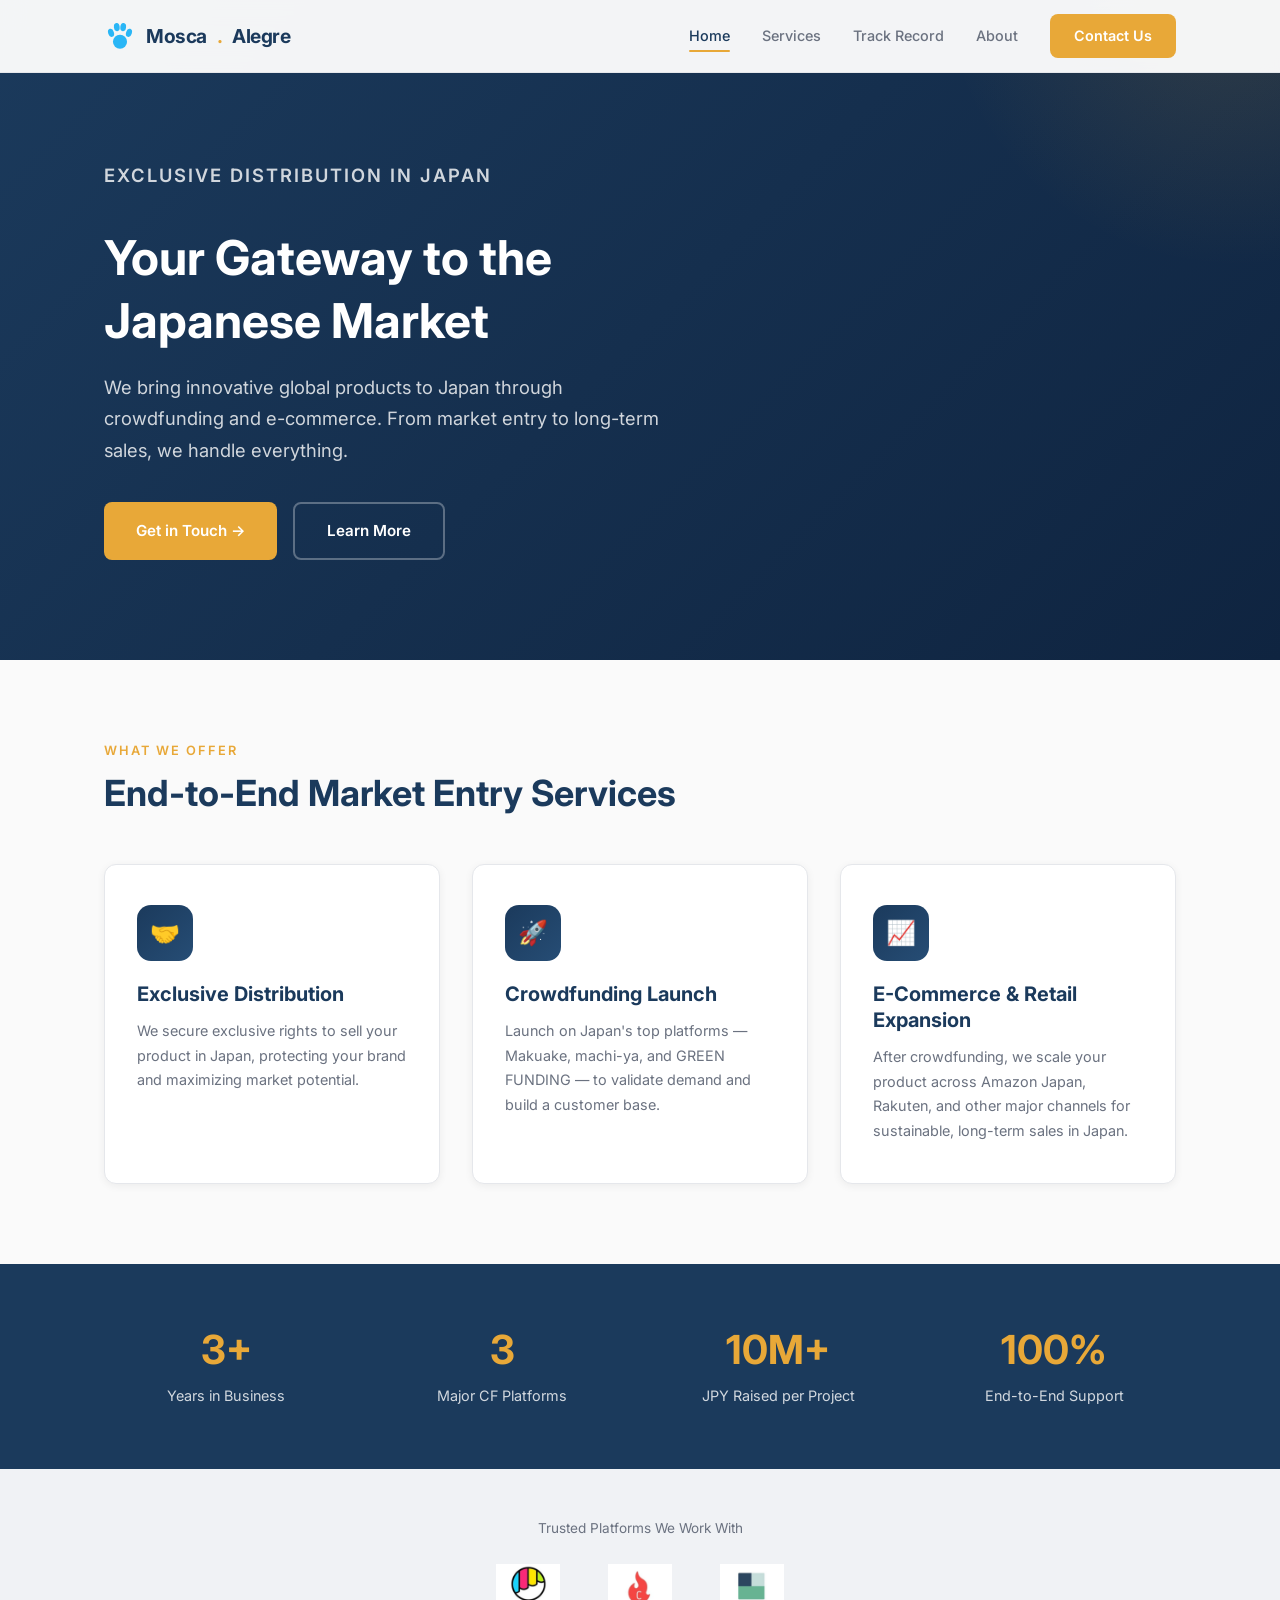
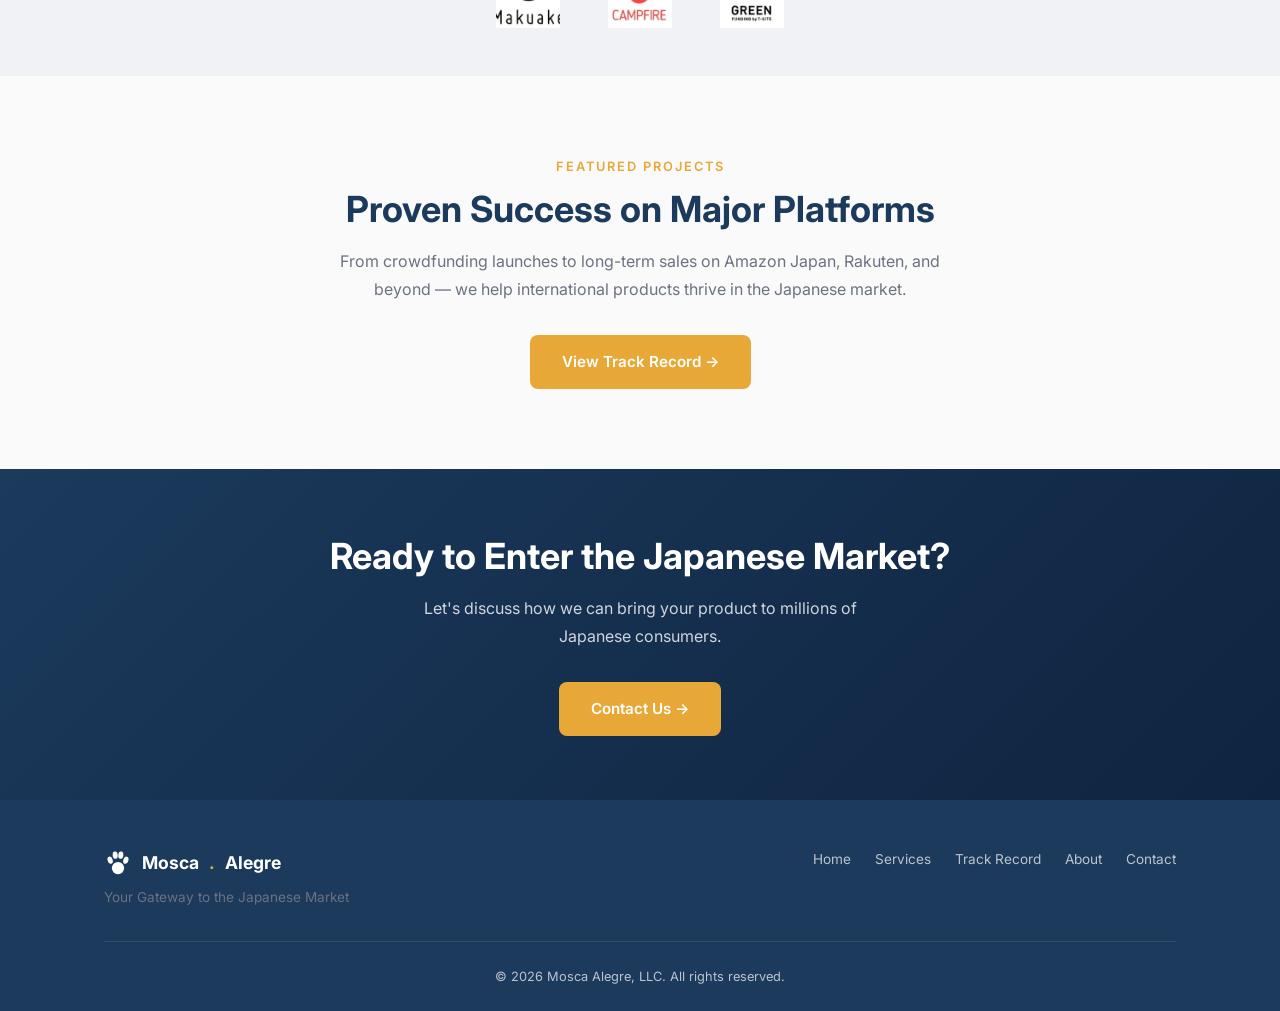
==== index.html @ 988c72cb "feat: vector paw icon (SVG) + 2x upscaled+sharpened large logo Co-Authored-By: Claude Opus 4.7 (1M c" ====
<!DOCTYPE html>
<html lang="en">
<head>
  <meta charset="UTF-8">
  <meta name="viewport" content="width=device-width, initial-scale=1.0">
  <title>Mosca Alegre — Your Gateway to the Japanese Market</title>
  <meta name="description" content="Mosca Alegre brings innovative global products to Japan through crowdfunding and e-commerce. Exclusive distribution partner for international manufacturers.">
  <meta property="og:title" content="Mosca Alegre — Your Gateway to the Japanese Market">
  <meta property="og:description" content="We bring innovative global products to Japan through crowdfunding and e-commerce.">
  <meta property="og:type" content="website">
  <link rel="preconnect" href="https://fonts.googleapis.com">
  <link rel="preconnect" href="https://fonts.gstatic.com" crossorigin>
  <link href="https://fonts.googleapis.com/css2?family=Inter:wght@300;400;500;600;700&display=swap" rel="stylesheet">
  <link rel="icon" type="image/png" sizes="32x32" href="images/favicon-32.png">
  <link rel="icon" type="image/png" sizes="16x16" href="images/favicon-16.png">
  <link rel="apple-touch-icon" sizes="180x180" href="images/apple-touch-icon.png">
  <link rel="shortcut icon" href="images/favicon.ico">
  <link rel="stylesheet" href="css/style.css">
</head>
<body>

  <header class="header">
    <div class="header-inner">
      <a href="index.html" class="logo"><img src="images/paw-icon.svg" alt="" class="logo-icon">Mosca<span>.</span>Alegre</a>
      <nav class="nav-links">
        <a href="index.html" class="active">Home</a>
        <a href="services.html">Services</a>
        <a href="track-record.html">Track Record</a>
        <a href="about.html">About</a>
        <a href="contact.html" class="nav-cta">Contact Us</a>
      </nav>
      <button class="menu-toggle" aria-label="Menu">
        <span></span><span></span><span></span>
      </button>
    </div>
  </header>

  <section class="hero">
    <div class="container">
      <p class="section-label">Exclusive Distribution in Japan</p>
      <h1>Your Gateway to the<br>Japanese Market</h1>
      <p>We bring innovative global products to Japan through crowdfunding and e-commerce. From market entry to long-term sales, we handle everything.</p>
      <div class="btn-group">
        <a href="contact.html" class="btn btn-primary">Get in Touch &rarr;</a>
        <a href="services.html" class="btn btn-outline">Learn More</a>
      </div>
    </div>
  </section>

  <section>
    <div class="container">
      <p class="section-label">What We Offer</p>
      <h2>End-to-End Market Entry Services</h2>
      <div class="values-grid">
        <div class="value-card">
          <div class="value-icon">&#x1F91D;</div>
          <h3>Exclusive Distribution</h3>
          <p>We secure exclusive rights to sell your product in Japan, protecting your brand and maximizing market potential.</p>
        </div>
        <div class="value-card">
          <div class="value-icon">&#x1F680;</div>
          <h3>Crowdfunding Launch</h3>
          <p>Launch on Japan's top platforms — Makuake, machi-ya, and GREEN FUNDING — to validate demand and build a customer base.</p>
        </div>
        <div class="value-card">
          <div class="value-icon">&#x1F4C8;</div>
          <h3>E-Commerce &amp; Retail Expansion</h3>
          <p>After crowdfunding, we scale your product across Amazon Japan, Rakuten, and other major channels for sustainable, long-term sales in Japan.</p>
        </div>
      </div>
    </div>
  </section>

  <section class="stats">
    <div class="container">
      <div class="stats-grid">
        <div class="stat-item">
          <h3>3+</h3>
          <p>Years in Business</p>
        </div>
        <div class="stat-item">
          <h3>3</h3>
          <p>Major CF Platforms</p>
        </div>
        <div class="stat-item">
          <h3>10M+</h3>
          <p>JPY Raised per Project</p>
        </div>
        <div class="stat-item">
          <h3>100%</h3>
          <p>End-to-End Support</p>
        </div>
      </div>
    </div>
  </section>

  <section class="logos-section">
    <div class="container" style="text-align:center;">
      <p style="font-size:0.85rem;color:var(--text-light);margin-bottom:24px;">Trusted Platforms We Work With</p>
      <div class="logos-grid">
        <img src="images/logo-makuake.png" alt="Makuake">
        <img src="images/logo-campfire.png" alt="CAMPFIRE / machi-ya">
        <img src="images/logo-greenfunding.png" alt="GREEN FUNDING">
      </div>
    </div>
  </section>

  <section>
    <div class="container" style="text-align:center;">
      <p class="section-label">Featured Projects</p>
      <h2>Proven Success on Major Platforms</h2>
      <p style="max-width:600px;margin:16px auto 0;">From crowdfunding launches to long-term sales on Amazon Japan, Rakuten, and beyond — we help international products thrive in the Japanese market.</p>
      <div style="margin-top:32px;">
        <a href="track-record.html" class="btn btn-primary">View Track Record &rarr;</a>
      </div>
    </div>
  </section>

  <section class="cta-banner">
    <div class="container">
      <h2>Ready to Enter the Japanese Market?</h2>
      <p>Let's discuss how we can bring your product to millions of Japanese consumers.</p>
      <a href="contact.html" class="btn btn-primary">Contact Us &rarr;</a>
    </div>
  </section>

  <footer class="footer">
    <div class="container">
      <div class="footer-inner">
        <div>
          <div class="footer-logo"><img src="images/paw-icon-white.svg" alt="" class="footer-logo-icon">Mosca<span>.</span>Alegre</div>
          <p style="font-size:0.85rem;">Your Gateway to the Japanese Market</p>
        </div>
        <div class="footer-links">
          <a href="index.html">Home</a>
          <a href="services.html">Services</a>
          <a href="track-record.html">Track Record</a>
          <a href="about.html">About</a>
          <a href="contact.html">Contact</a>
        </div>
      </div>
      <div class="footer-bottom">
        &copy; 2026 Mosca Alegre, LLC. All rights reserved.
      </div>
    </div>
  </footer>

  <script src="js/main.js"></script>
</body>
</html>
---- css/style.css ----
/* ===== Variables ===== */
:root {
  --primary: #1B3A5C;
  --primary-light: #264d75;
  --accent: #E8A838;
  --accent-hover: #d4952e;
  --bg: #FAFAFA;
  --bg-alt: #F0F2F5;
  --text: #2D2D2D;
  --text-light: #6B7280;
  --white: #FFFFFF;
  --border: #E5E7EB;
  --shadow: 0 4px 24px rgba(0, 0, 0, 0.08);
  --shadow-sm: 0 2px 8px rgba(0, 0, 0, 0.06);
  --radius: 12px;
  --radius-sm: 8px;
  --max-width: 1120px;
  --transition: 0.3s ease;
}

/* ===== Reset ===== */
*, *::before, *::after { box-sizing: border-box; margin: 0; padding: 0; }
html { scroll-behavior: smooth; }
body {
  font-family: 'Inter', -apple-system, BlinkMacSystemFont, sans-serif;
  color: var(--text);
  background: var(--bg);
  line-height: 1.7;
  font-size: 16px;
  -webkit-font-smoothing: antialiased;
}
a { color: inherit; text-decoration: none; }
img { max-width: 100%; height: auto; display: block; }
ul { list-style: none; }

/* ===== Typography ===== */
h1, h2, h3, h4 { font-weight: 700; line-height: 1.3; color: var(--primary); }
h1 { font-size: clamp(2rem, 5vw, 3rem); }
h2 { font-size: clamp(1.5rem, 3.5vw, 2.25rem); }
h3 { font-size: 1.25rem; }
p { color: var(--text-light); }

.section-label {
  text-transform: uppercase;
  font-size: 0.8rem;
  font-weight: 600;
  letter-spacing: 2px;
  color: var(--accent);
  margin-bottom: 0.5rem;
}

/* ===== Layout ===== */
.container { max-width: var(--max-width); margin: 0 auto; padding: 0 24px; }
section { padding: 80px 0; }

/* ===== Header ===== */
.header {
  position: fixed;
  top: 0;
  left: 0;
  right: 0;
  z-index: 1000;
  background: rgba(255, 255, 255, 0.95);
  backdrop-filter: blur(12px);
  border-bottom: 1px solid var(--border);
  transition: var(--transition);
}
.header-inner {
  display: flex;
  align-items: center;
  justify-content: space-between;
  height: 72px;
  max-width: var(--max-width);
  margin: 0 auto;
  padding: 0 24px;
}
.logo {
  font-size: 1.2rem;
  font-weight: 700;
  color: var(--primary);
  letter-spacing: -0.5px;
  display: inline-flex;
  align-items: center;
  gap: 10px;
}
.logo-icon { width: 32px; height: 32px; flex-shrink: 0; display: block; }
.logo span { color: var(--accent); }
.nav-links { display: flex; gap: 32px; align-items: center; }
.nav-links a {
  font-size: 0.9rem;
  font-weight: 500;
  color: var(--text-light);
  transition: color var(--transition);
  position: relative;
}
.nav-links a:hover,
.nav-links a.active { color: var(--primary); }
.nav-links a.active::after {
  content: '';
  position: absolute;
  bottom: -4px;
  left: 0;
  right: 0;
  height: 2px;
  background: var(--accent);
  border-radius: 1px;
}
.nav-cta {
  background: var(--accent) !important;
  color: var(--white) !important;
  padding: 10px 24px;
  border-radius: var(--radius-sm);
  font-weight: 600 !important;
  transition: background var(--transition) !important;
}
.nav-cta:hover { background: var(--accent-hover) !important; }
.nav-cta::after { display: none !important; }

/* Mobile menu */
.menu-toggle {
  display: none;
  background: none;
  border: none;
  cursor: pointer;
  padding: 8px;
}
.menu-toggle span {
  display: block;
  width: 24px;
  height: 2px;
  background: var(--primary);
  margin: 6px 0;
  transition: var(--transition);
}

/* ===== Hero ===== */
.hero {
  padding: 160px 0 100px;
  background: linear-gradient(135deg, var(--primary) 0%, #0f2440 100%);
  color: var(--white);
  position: relative;
  overflow: hidden;
}
.hero::before {
  content: '';
  position: absolute;
  top: -50%;
  right: -20%;
  width: 600px;
  height: 600px;
  background: radial-gradient(circle, rgba(232, 168, 56, 0.15) 0%, transparent 70%);
  border-radius: 50%;
}
.hero h1 { color: var(--white); margin-bottom: 20px; }
.hero p {
  color: rgba(255, 255, 255, 0.8);
  font-size: 1.15rem;
  max-width: 560px;
  margin-bottom: 36px;
}

/* ===== Buttons ===== */
.btn {
  display: inline-flex;
  align-items: center;
  gap: 8px;
  padding: 14px 32px;
  border-radius: var(--radius-sm);
  font-weight: 600;
  font-size: 0.95rem;
  transition: all var(--transition);
  border: none;
  cursor: pointer;
}
.btn-primary { background: var(--accent); color: var(--white); }
.btn-primary:hover { background: var(--accent-hover); transform: translateY(-2px); box-shadow: 0 4px 16px rgba(232, 168, 56, 0.4); }
.btn-outline { background: transparent; color: var(--white); border: 2px solid rgba(255,255,255,0.3); }
.btn-outline:hover { border-color: var(--white); background: rgba(255,255,255,0.1); }
.btn-group { display: flex; gap: 16px; flex-wrap: wrap; }

/* ===== Value Props ===== */
.values-grid {
  display: grid;
  grid-template-columns: repeat(3, 1fr);
  gap: 32px;
  margin-top: 48px;
}
.value-card {
  background: var(--white);
  border-radius: var(--radius);
  padding: 40px 32px;
  box-shadow: var(--shadow-sm);
  border: 1px solid var(--border);
  transition: all var(--transition);
}
.value-card:hover { transform: translateY(-4px); box-shadow: var(--shadow); }
.value-icon {
  width: 56px;
  height: 56px;
  background: linear-gradient(135deg, var(--primary), var(--primary-light));
  border-radius: 14px;
  display: flex;
  align-items: center;
  justify-content: center;
  margin-bottom: 20px;
  font-size: 1.5rem;
}
.value-card h3 { margin-bottom: 12px; }
.value-card p { font-size: 0.9rem; }

/* ===== Stats ===== */
.stats {
  background: var(--primary);
  padding: 60px 0;
}
.stats-grid {
  display: grid;
  grid-template-columns: repeat(4, 1fr);
  gap: 32px;
  text-align: center;
}
.stat-item h3 {
  font-size: 2.5rem;
  color: var(--accent);
  margin-bottom: 8px;
}
.stat-item p { color: rgba(255, 255, 255, 0.8); font-size: 0.9rem; }

/* ===== Logos ===== */
.logos-section { background: var(--bg-alt); padding: 48px 0; }
.logos-grid {
  display: flex;
  align-items: center;
  justify-content: center;
  gap: 48px;
  flex-wrap: wrap;
}
.logos-grid img { height: 64px; opacity: 1; transition: transform var(--transition); }
.logos-grid img:hover { transform: scale(1.05); }

/* ===== CTA Banner ===== */
.cta-banner {
  background: linear-gradient(135deg, var(--primary) 0%, #0f2440 100%);
  padding: 64px 0;
  text-align: center;
}
.cta-banner h2 { color: var(--white); margin-bottom: 16px; }
.cta-banner p { color: rgba(255, 255, 255, 0.8); margin-bottom: 32px; max-width: 480px; margin-left: auto; margin-right: auto; }

/* ===== Process Steps ===== */
.process-steps {
  display: grid;
  gap: 0;
  margin-top: 48px;
  counter-reset: step;
}
.step {
  display: grid;
  grid-template-columns: 80px 1fr;
  gap: 24px;
  padding: 32px 0;
  border-bottom: 1px solid var(--border);
  counter-increment: step;
}
.step:last-child { border-bottom: none; }
.step-number {
  width: 56px;
  height: 56px;
  background: var(--primary);
  color: var(--white);
  border-radius: 50%;
  display: flex;
  align-items: center;
  justify-content: center;
  font-weight: 700;
  font-size: 1.25rem;
  flex-shrink: 0;
}
.step h3 { margin-bottom: 8px; color: var(--primary); }
.step p { font-size: 0.95rem; }

/* ===== Services Grid ===== */
.services-grid {
  display: grid;
  grid-template-columns: repeat(2, 1fr);
  gap: 24px;
  margin-top: 48px;
}
.service-item {
  background: var(--white);
  border-radius: var(--radius);
  padding: 32px;
  border: 1px solid var(--border);
}
.service-item h3 { margin-bottom: 8px; font-size: 1.1rem; }
.service-item p { font-size: 0.9rem; }

/* ===== Track Record Cards ===== */
.projects-grid {
  display: grid;
  grid-template-columns: repeat(3, 1fr);
  gap: 32px;
  margin-top: 48px;
}
.project-card {
  background: var(--white);
  border-radius: var(--radius);
  overflow: hidden;
  box-shadow: var(--shadow-sm);
  border: 1px solid var(--border);
  transition: all var(--transition);
}
.project-card:hover { transform: translateY(-4px); box-shadow: var(--shadow); }
.project-image {
  height: 200px;
  background: var(--bg-alt);
  display: flex;
  align-items: center;
  justify-content: center;
  overflow: hidden;
}
.project-image img { width: 100%; height: 100%; object-fit: cover; }
.project-body { padding: 24px; }
.project-tag {
  display: inline-block;
  padding: 4px 12px;
  background: var(--bg-alt);
  border-radius: 20px;
  font-size: 0.75rem;
  font-weight: 600;
  color: var(--primary);
  margin-bottom: 12px;
}
.project-body h3 { font-size: 1.1rem; margin-bottom: 8px; }
.project-body p { font-size: 0.85rem; margin-bottom: 16px; }
.project-stat {
  display: flex;
  align-items: center;
  gap: 8px;
  padding-top: 16px;
  border-top: 1px solid var(--border);
  font-size: 0.85rem;
  color: var(--primary);
  font-weight: 600;
}

/* ===== About ===== */
.about-grid {
  display: grid;
  grid-template-columns: 1fr 1fr;
  gap: 64px;
  align-items: center;
  margin-top: 48px;
}
.about-content h3 { margin-bottom: 16px; }
.about-content p { margin-bottom: 16px; font-size: 0.95rem; }
.company-info {
  background: var(--white);
  border-radius: var(--radius);
  padding: 32px;
  border: 1px solid var(--border);
}
.company-info table { width: 100%; border-collapse: collapse; }
.company-info th,
.company-info td {
  padding: 12px 0;
  border-bottom: 1px solid var(--border);
  font-size: 0.9rem;
  text-align: left;
  vertical-align: top;
}
.company-info th {
  width: 140px;
  color: var(--text-light);
  font-weight: 500;
}
.company-info td { color: var(--text); }
.company-info tr:last-child th,
.company-info tr:last-child td { border-bottom: none; }

/* ===== Contact ===== */
.contact-grid {
  display: grid;
  grid-template-columns: 1fr 1fr;
  gap: 64px;
  margin-top: 48px;
}
.contact-form {
  display: flex;
  flex-direction: column;
  gap: 20px;
}
.form-group { display: flex; flex-direction: column; gap: 6px; }
.form-group label { font-size: 0.85rem; font-weight: 600; color: var(--text); }
.form-group input,
.form-group textarea,
.form-group select {
  padding: 12px 16px;
  border: 1px solid var(--border);
  border-radius: var(--radius-sm);
  font-family: inherit;
  font-size: 0.95rem;
  transition: border-color var(--transition);
  background: var(--white);
}
.form-group input:focus,
.form-group textarea:focus {
  outline: none;
  border-color: var(--accent);
}
.form-group textarea { min-height: 140px; resize: vertical; }
.form-submit {
  background: var(--accent);
  color: var(--white);
  border: none;
  padding: 14px 32px;
  border-radius: var(--radius-sm);
  font-weight: 600;
  font-size: 1rem;
  cursor: pointer;
  transition: background var(--transition);
  font-family: inherit;
}
.form-submit:hover { background: var(--accent-hover); }
.contact-info h3 { margin-bottom: 24px; }
.contact-detail { margin-bottom: 24px; }
.contact-detail h4 { font-size: 0.9rem; color: var(--text); margin-bottom: 4px; }
.contact-detail p { font-size: 0.9rem; }

/* ===== Footer ===== */
.footer {
  background: var(--primary);
  color: rgba(255, 255, 255, 0.7);
  padding: 48px 0 24px;
}
.footer-inner {
  display: flex;
  justify-content: space-between;
  align-items: flex-start;
  margin-bottom: 32px;
}
.footer-logo { font-size: 1.1rem; font-weight: 700; color: var(--white); margin-bottom: 8px; display: inline-flex; align-items: center; gap: 10px; }
.footer-logo-icon { width: 28px; height: 28px; flex-shrink: 0; display: block; }
.footer-logo span { color: var(--accent); }
.footer-links { display: flex; gap: 24px; }
.footer-links a { font-size: 0.85rem; transition: color var(--transition); }
.footer-links a:hover { color: var(--white); }
.footer-bottom {
  padding-top: 24px;
  border-top: 1px solid rgba(255, 255, 255, 0.1);
  text-align: center;
  font-size: 0.8rem;
}

/* ===== Page Header (for inner pages) ===== */
.page-header {
  padding: 140px 0 60px;
  background: linear-gradient(135deg, var(--primary) 0%, #0f2440 100%);
  text-align: center;
}
.page-header h1 { color: var(--white); margin-bottom: 12px; font-size: clamp(1.8rem, 4vw, 2.5rem); }
.page-header p { color: rgba(255, 255, 255, 0.7); max-width: 480px; margin: 0 auto; }

/* ===== Responsive ===== */
@media (max-width: 768px) {
  .menu-toggle { display: block; }
  .nav-links {
    display: none;
    position: absolute;
    top: 72px;
    left: 0;
    right: 0;
    background: var(--white);
    flex-direction: column;
    padding: 24px;
    gap: 16px;
    border-bottom: 1px solid var(--border);
    box-shadow: var(--shadow);
  }
  .nav-links.open { display: flex; }
  .nav-links a.active::after { display: none; }
  .values-grid { grid-template-columns: 1fr; }
  .stats-grid { grid-template-columns: repeat(2, 1fr); gap: 24px; }
  .projects-grid { grid-template-columns: 1fr; }
  .services-grid { grid-template-columns: 1fr; }
  .about-grid { grid-template-columns: 1fr; }
  .contact-grid { grid-template-columns: 1fr; }
  .footer-inner { flex-direction: column; gap: 24px; }
  .step { grid-template-columns: 48px 1fr; }
  .hero { padding: 130px 0 70px; }
  .btn-group { flex-direction: column; }
  .btn { width: 100%; justify-content: center; }
}
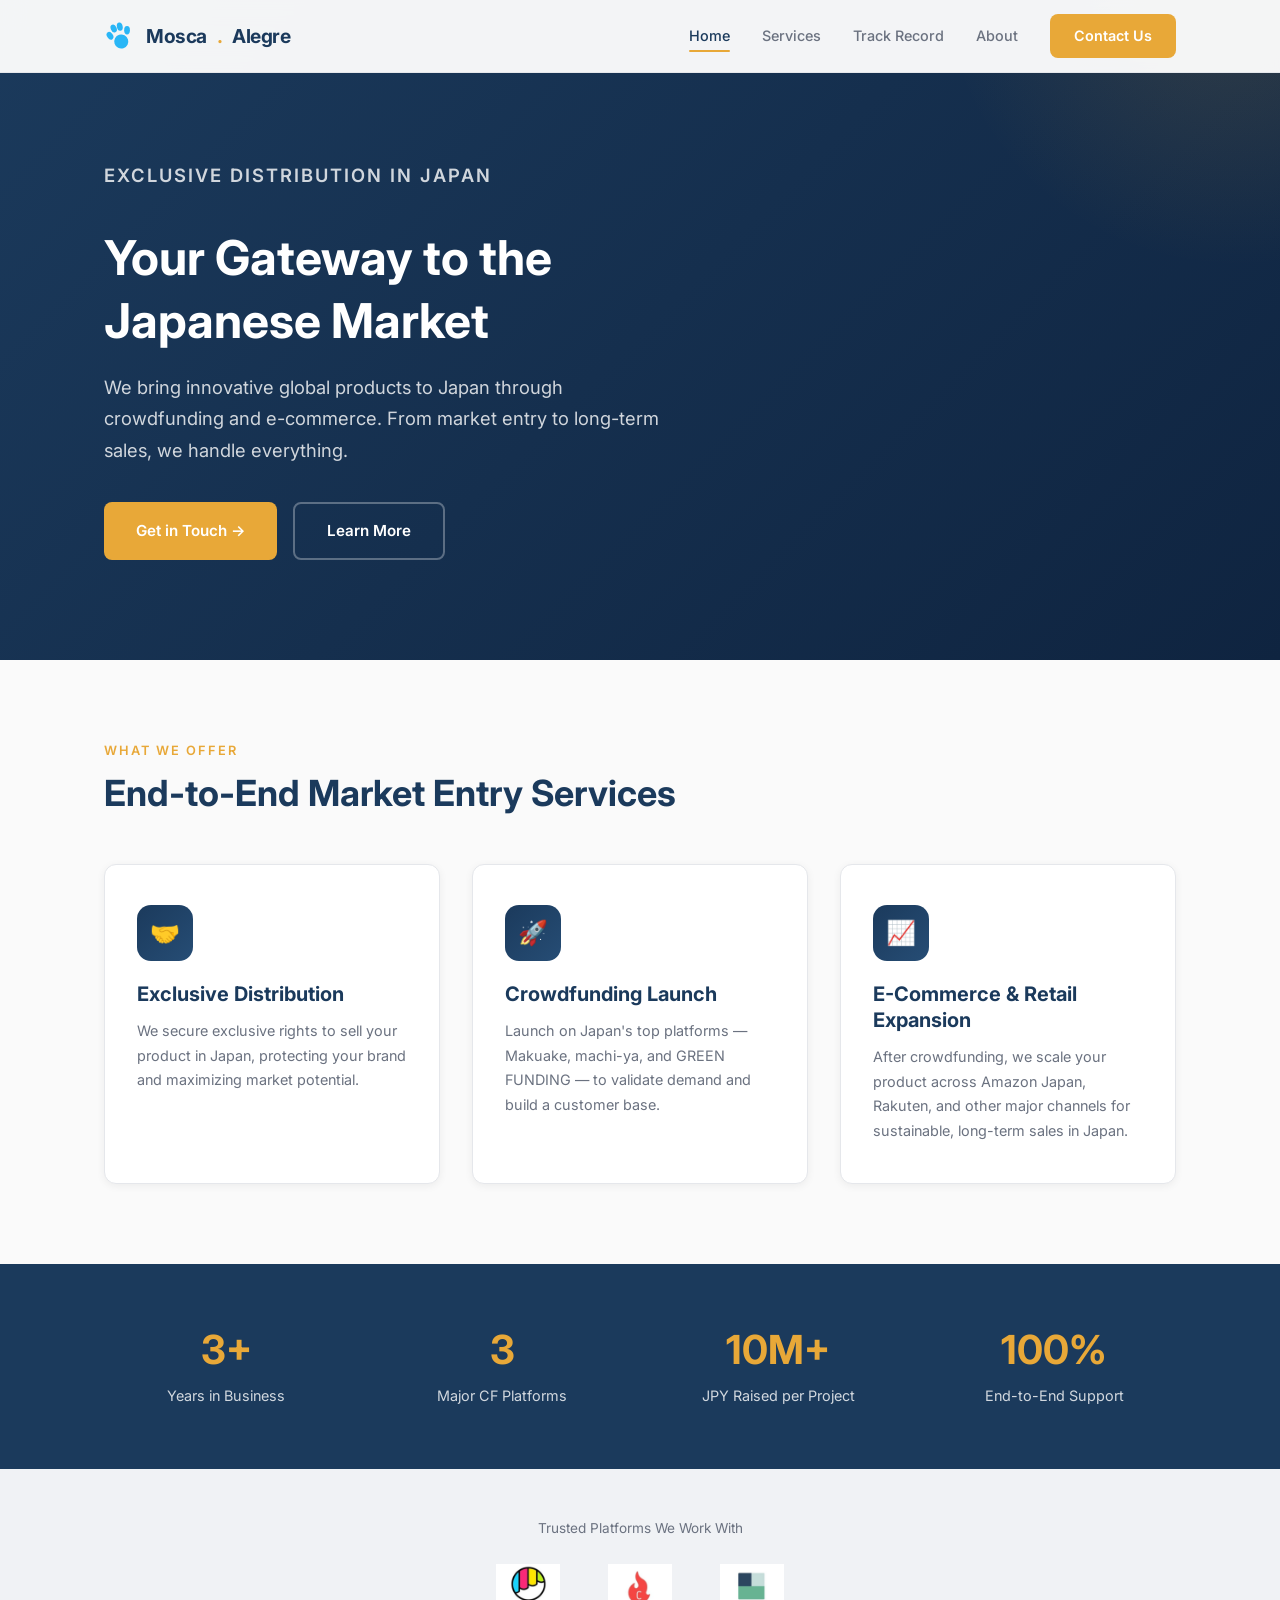
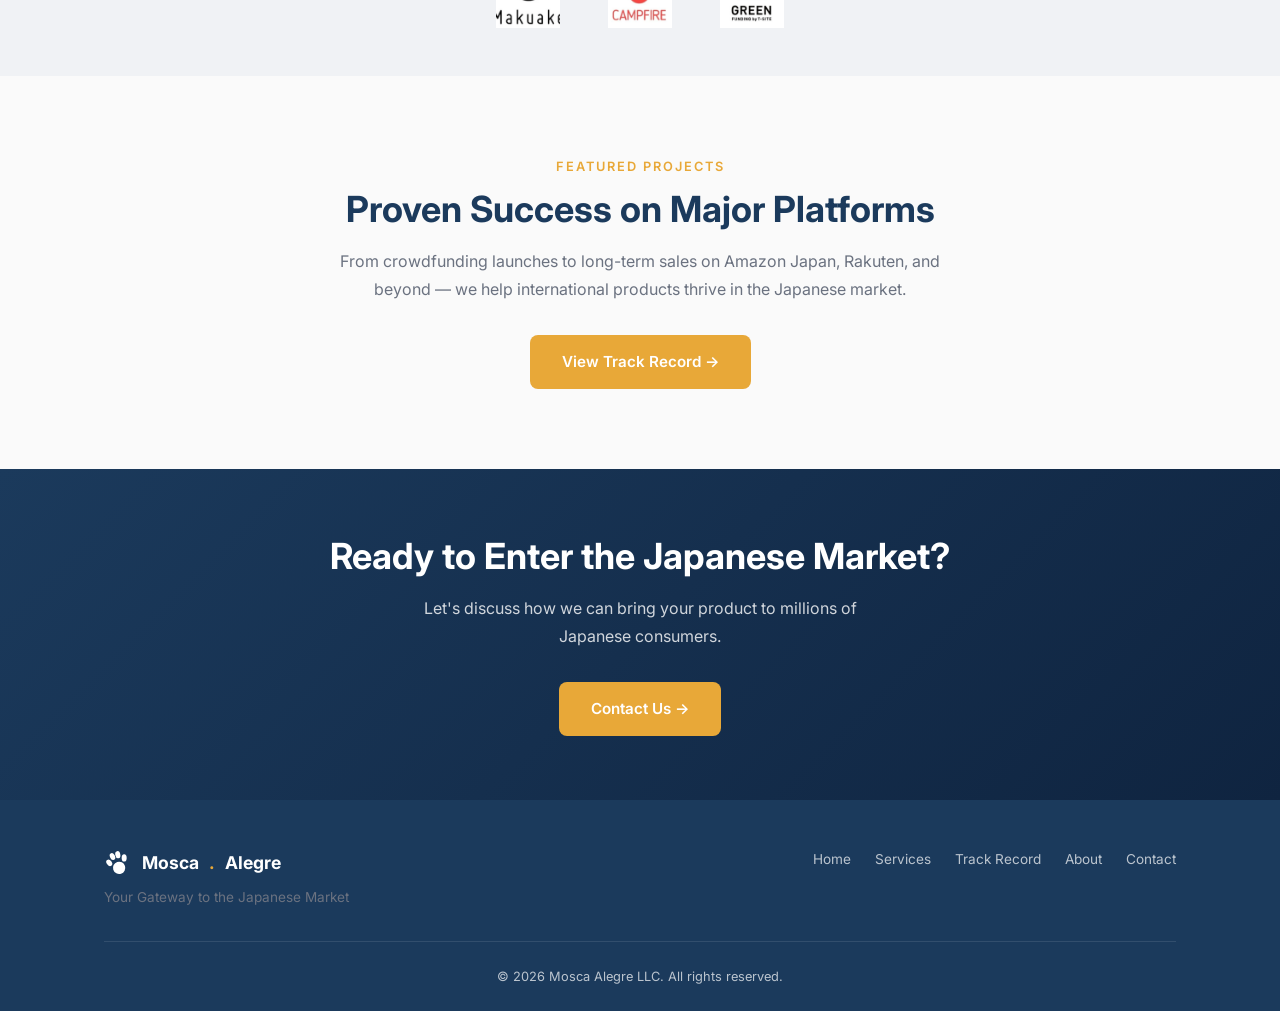
==== commit bb0c6680: "feat: replace logo with 1149px hi-res version + drop comma in Mosca Alegre LLC Co-Authored-By: Claud" ====
--- a/index.html
+++ b/index.html
@@ -140,7 +140,7 @@
         </div>
       </div>
       <div class="footer-bottom">
-        &copy; 2026 Mosca Alegre, LLC. All rights reserved.
+        &copy; 2026 Mosca Alegre LLC. All rights reserved.
       </div>
     </div>
   </footer>
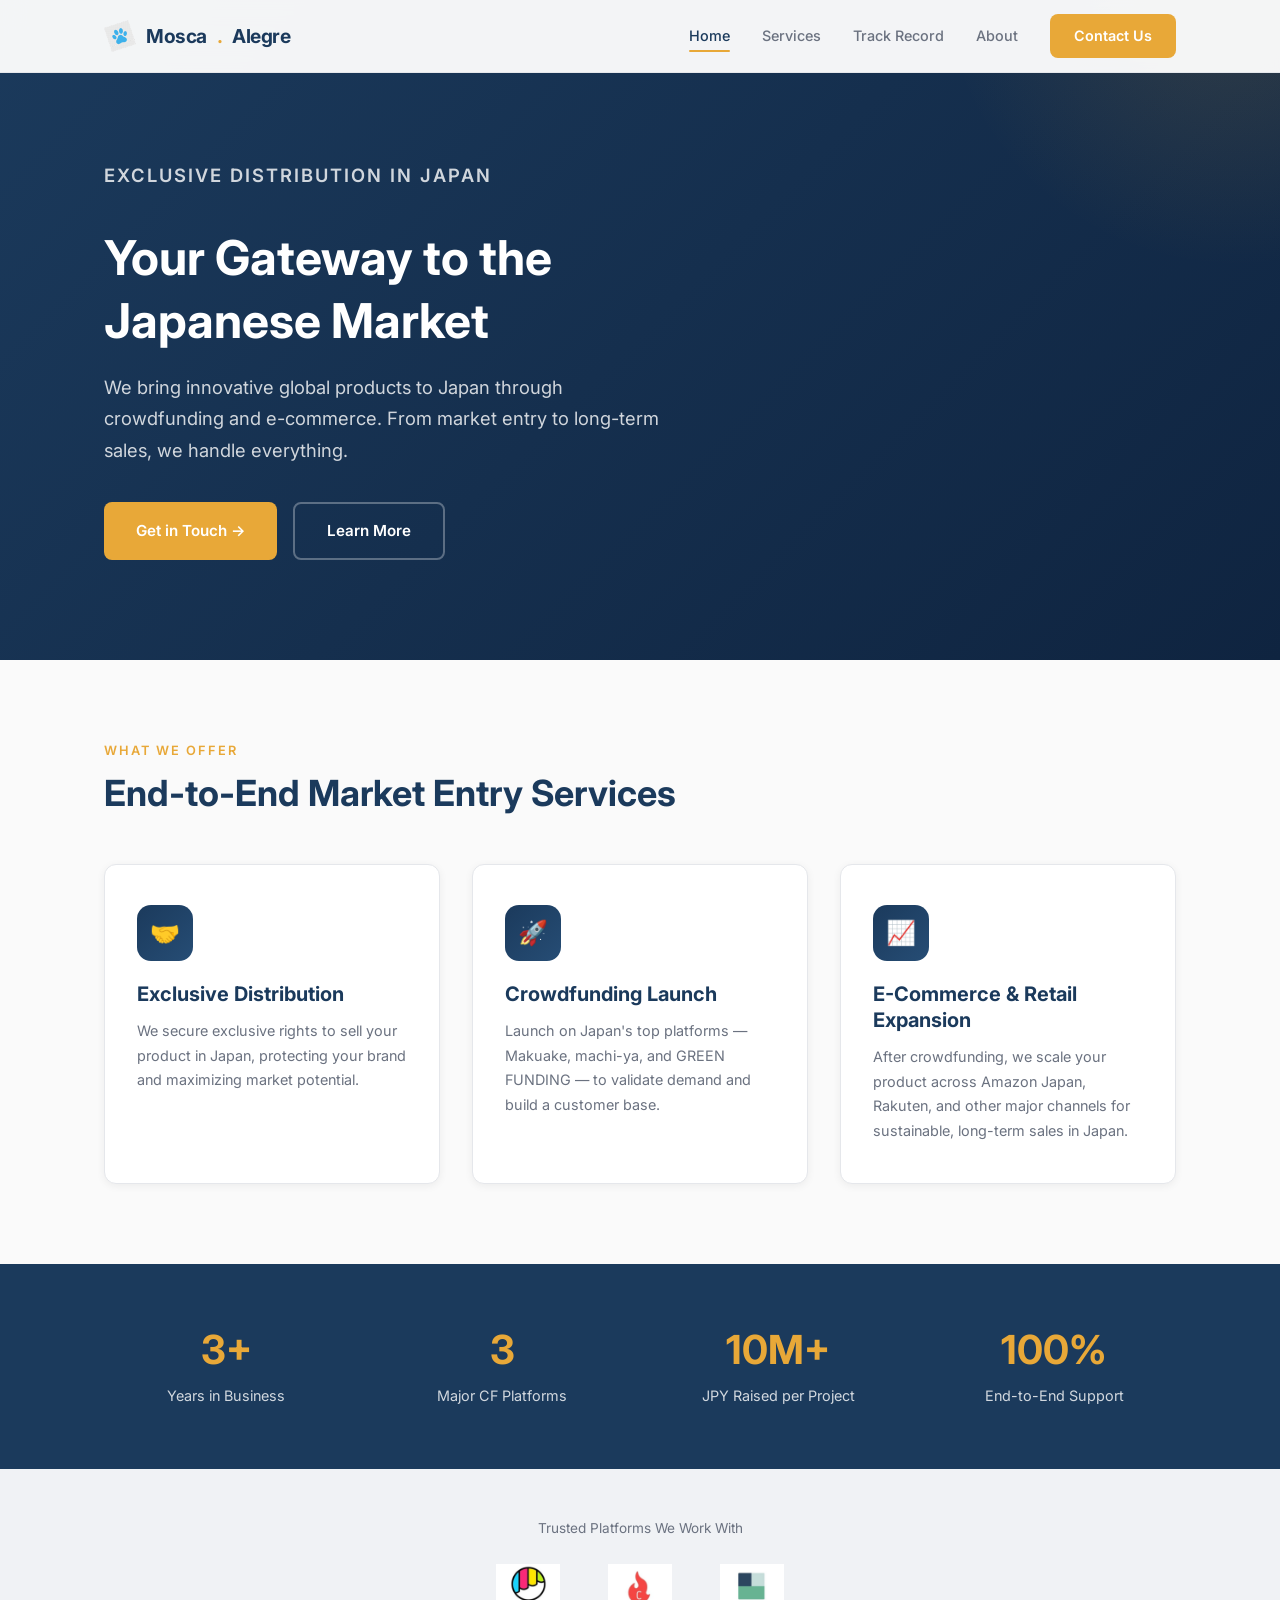
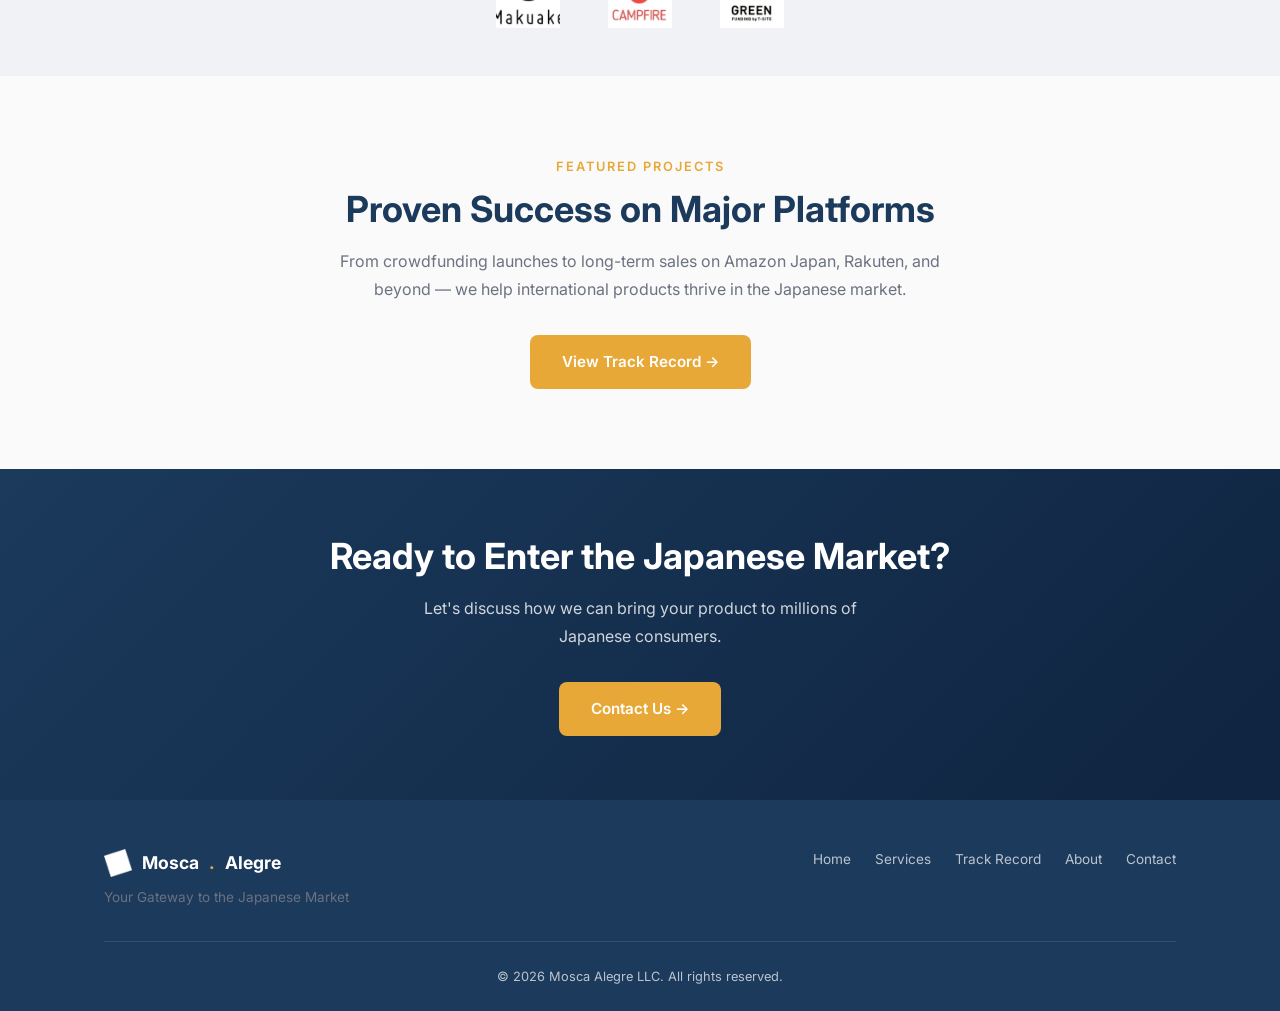
==== commit 57158a92: "feat: replace paw icon with Gemini-generated hi-res rotated -18deg Co-Authored-By: Claude Opus 4.7 (" ====
--- a/index.html
+++ b/index.html
@@ -21,7 +21,7 @@
 
   <header class="header">
     <div class="header-inner">
-      <a href="index.html" class="logo"><img src="images/paw-icon.svg" alt="" class="logo-icon">Mosca<span>.</span>Alegre</a>
+      <a href="index.html" class="logo"><img src="images/paw-icon.png" alt="" class="logo-icon">Mosca<span>.</span>Alegre</a>
       <nav class="nav-links">
         <a href="index.html" class="active">Home</a>
         <a href="services.html">Services</a>
@@ -128,7 +128,7 @@
     <div class="container">
       <div class="footer-inner">
         <div>
-          <div class="footer-logo"><img src="images/paw-icon-white.svg" alt="" class="footer-logo-icon">Mosca<span>.</span>Alegre</div>
+          <div class="footer-logo"><img src="images/paw-icon-white.png" alt="" class="footer-logo-icon">Mosca<span>.</span>Alegre</div>
           <p style="font-size:0.85rem;">Your Gateway to the Japanese Market</p>
         </div>
         <div class="footer-links">
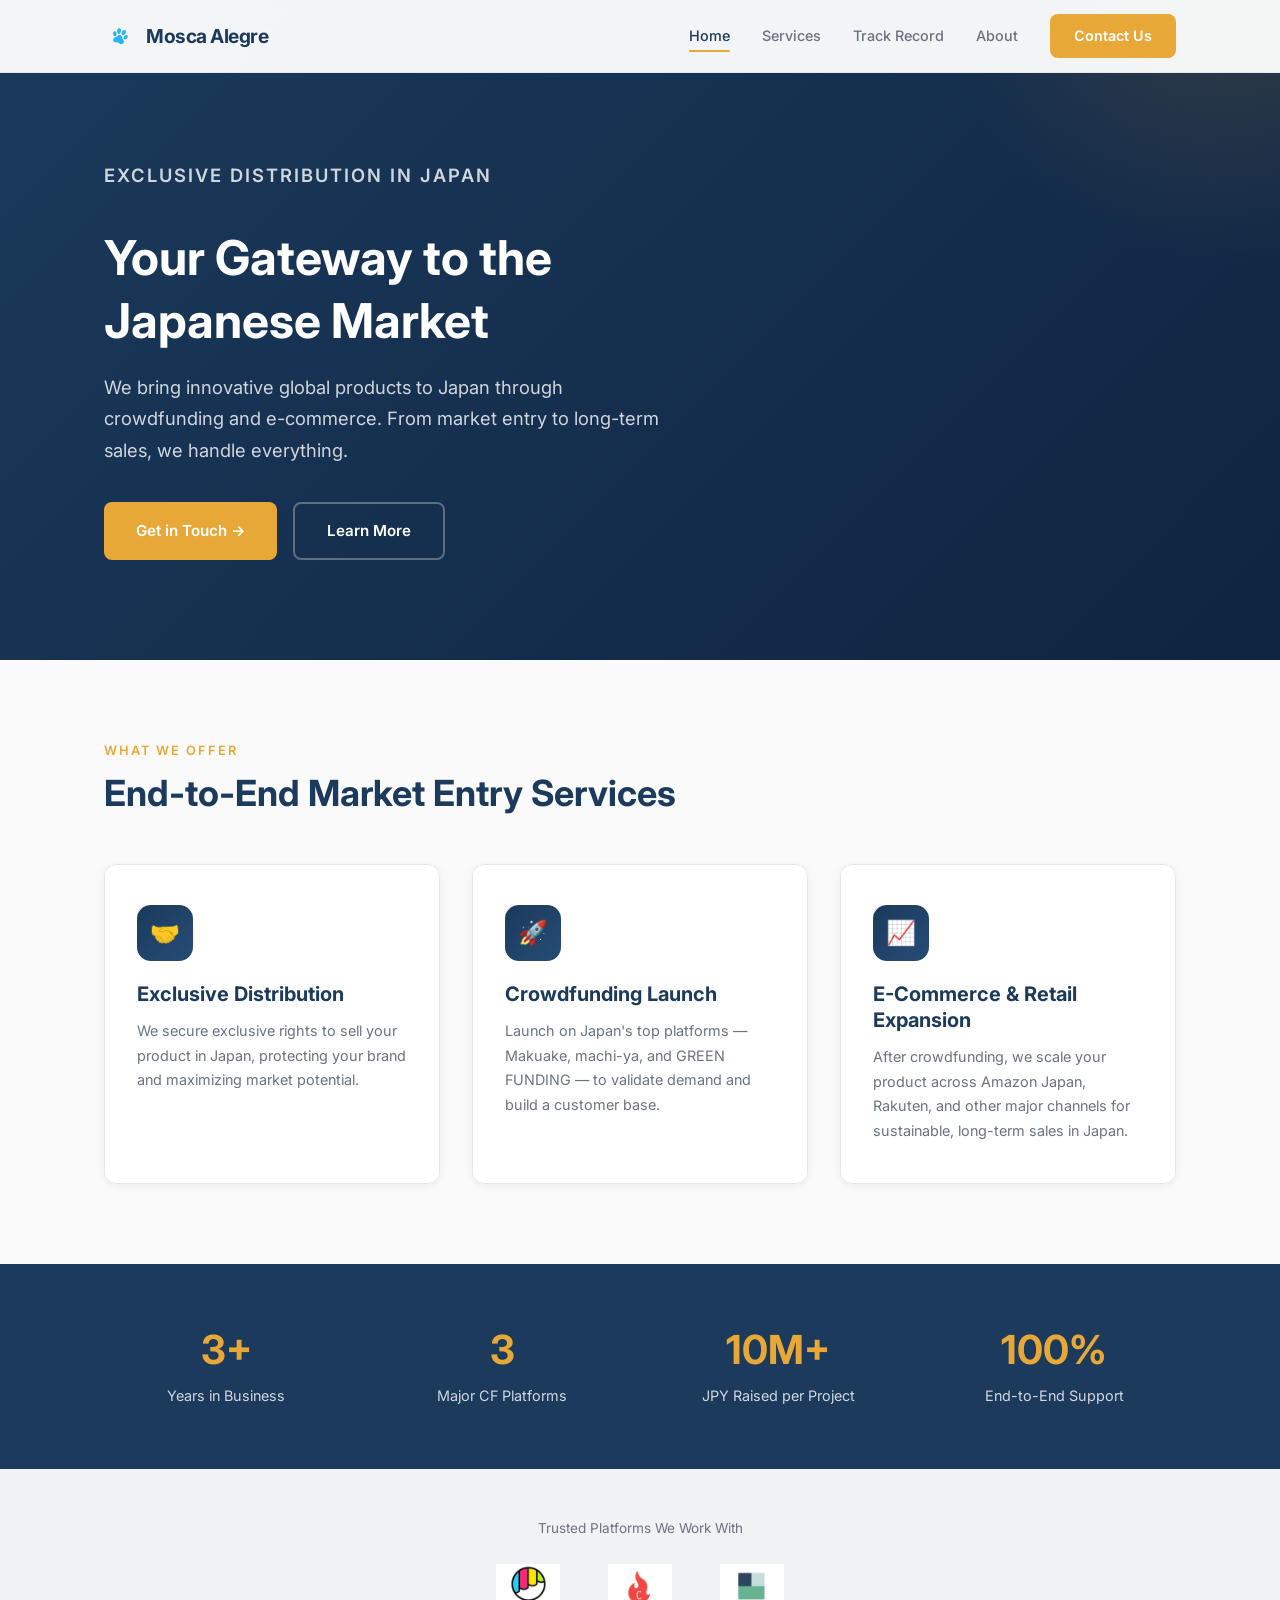
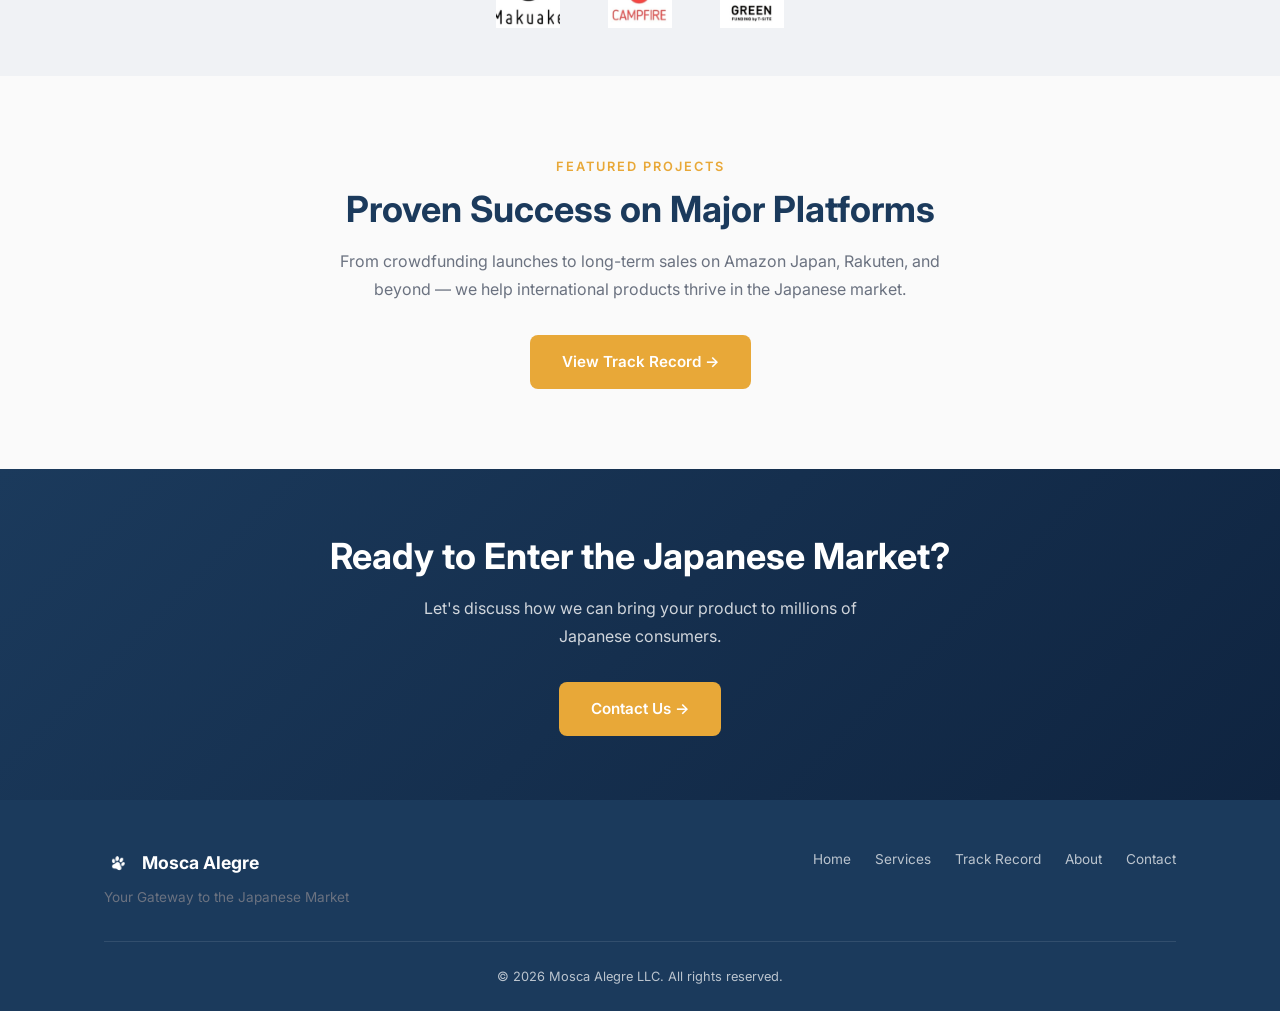
==== commit f3953b31: "chore: remove decorative dot from Mosca.Alegre logo text Co-Authored-By: Claude Opus 4.7 (1M context" ====
--- a/index.html
+++ b/index.html
@@ -21,7 +21,7 @@
 
   <header class="header">
     <div class="header-inner">
-      <a href="index.html" class="logo"><img src="images/paw-icon.png" alt="" class="logo-icon">Mosca<span>.</span>Alegre</a>
+      <a href="index.html" class="logo"><img src="images/paw-icon.png" alt="" class="logo-icon">Mosca Alegre</a>
       <nav class="nav-links">
         <a href="index.html" class="active">Home</a>
         <a href="services.html">Services</a>
@@ -128,7 +128,7 @@
     <div class="container">
       <div class="footer-inner">
         <div>
-          <div class="footer-logo"><img src="images/paw-icon-white.png" alt="" class="footer-logo-icon">Mosca<span>.</span>Alegre</div>
+          <div class="footer-logo"><img src="images/paw-icon-white.png" alt="" class="footer-logo-icon">Mosca Alegre</div>
           <p style="font-size:0.85rem;">Your Gateway to the Japanese Market</p>
         </div>
         <div class="footer-links">
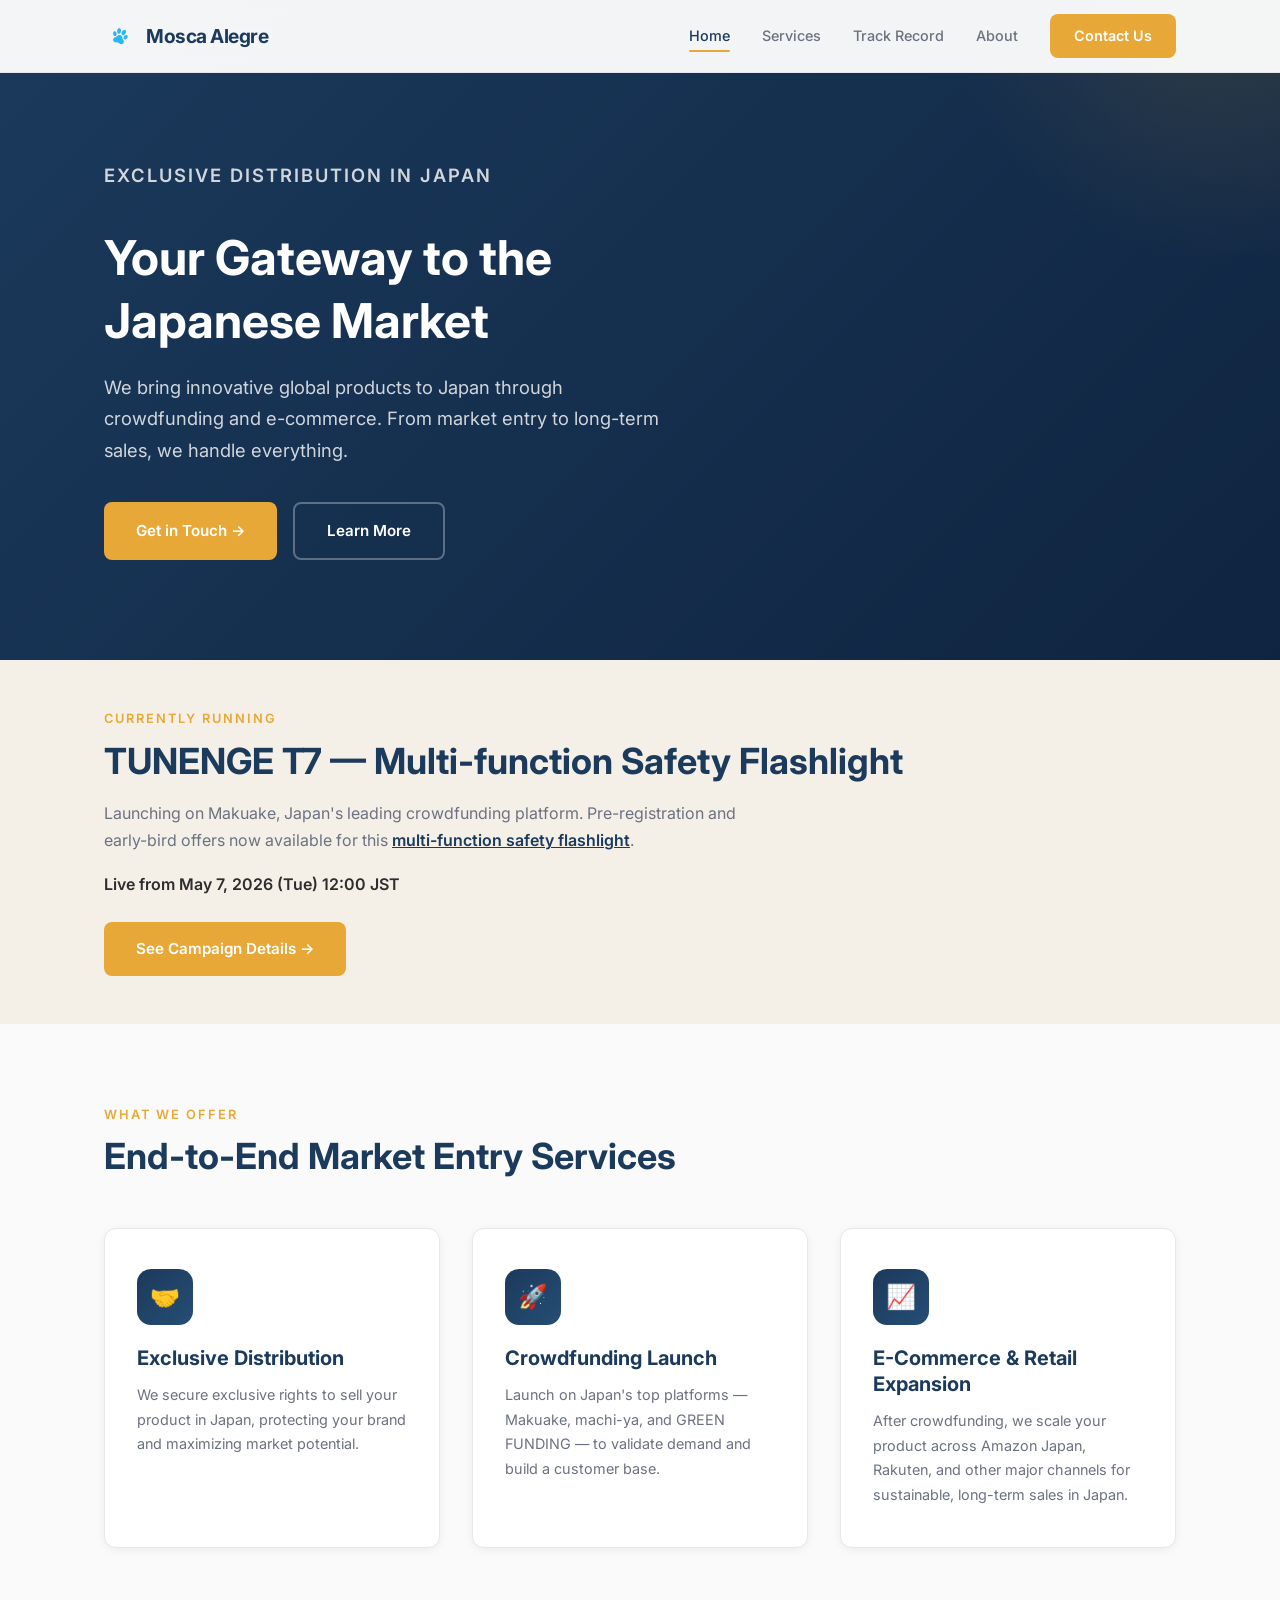
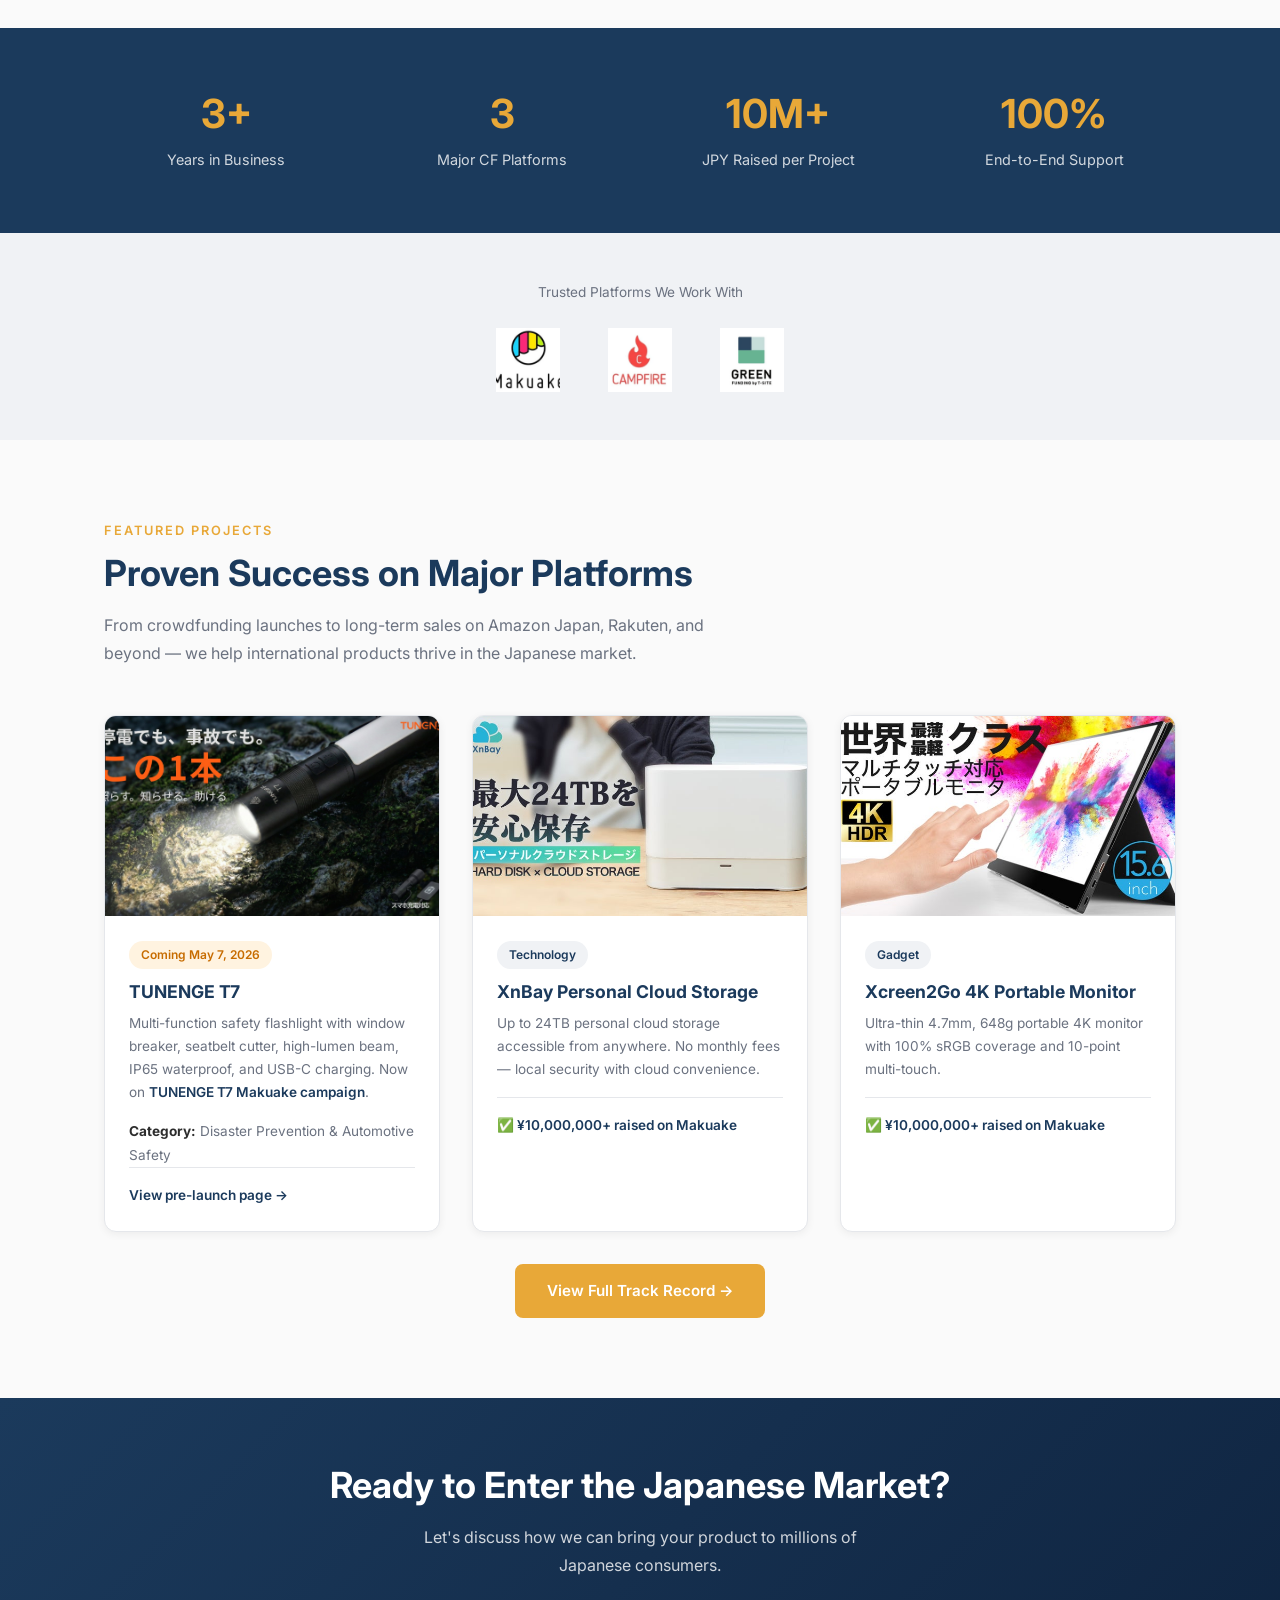
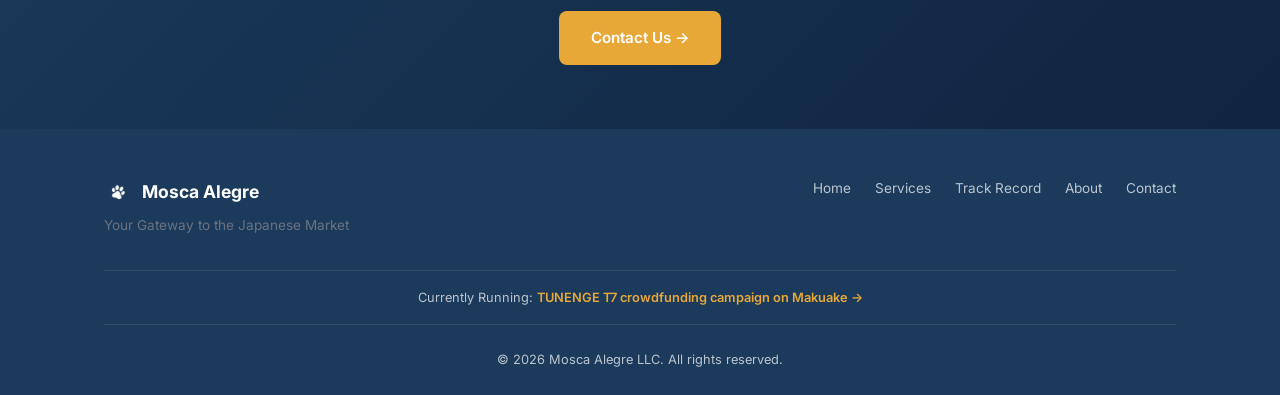
==== commit f80aa9fc: "feat: Add TUNENGE T7 campaign promotion to homepage and track-record - index.html: Add "Currently Ru" ====
--- a/index.html
+++ b/index.html
@@ -47,6 +47,17 @@
     </div>
   </section>
 
+  <!-- Currently Running — TUNENGE T7 Makuake Campaign -->
+  <section style="background:#F4F0E8;padding:48px 0;">
+    <div class="container">
+      <p class="section-label" style="color:#E8A838;">Currently Running</p>
+      <h2>TUNENGE T7 — Multi-function Safety Flashlight</h2>
+      <p style="margin:16px 0;max-width:640px;">Launching on Makuake, Japan's leading crowdfunding platform. Pre-registration and early-bird offers now available for this <a href="tunenge-t7/" style="color:var(--primary);font-weight:600;text-decoration:underline;">multi-function safety flashlight</a>.</p>
+      <p style="font-weight:600;color:var(--text);">Live from May 7, 2026 (Tue) 12:00 JST</p>
+      <a href="tunenge-t7/" class="btn btn-primary" style="margin-top:24px;">See Campaign Details &rarr;</a>
+    </div>
+  </section>
+
   <section>
     <div class="container">
       <p class="section-label">What We Offer</p>
@@ -106,12 +117,50 @@
   </section>
 
   <section>
-    <div class="container" style="text-align:center;">
+    <div class="container">
       <p class="section-label">Featured Projects</p>
       <h2>Proven Success on Major Platforms</h2>
-      <p style="max-width:600px;margin:16px auto 0;">From crowdfunding launches to long-term sales on Amazon Japan, Rakuten, and beyond — we help international products thrive in the Japanese market.</p>
-      <div style="margin-top:32px;">
-        <a href="track-record.html" class="btn btn-primary">View Track Record &rarr;</a>
+      <p style="max-width:600px;margin:16px 0 48px;">From crowdfunding launches to long-term sales on Amazon Japan, Rakuten, and beyond — we help international products thrive in the Japanese market.</p>
+      <div class="projects-grid">
+        <div class="project-card">
+          <div class="project-image">
+            <img src="tunenge-t7/images/main_66775.png" alt="TUNENGE T7 Multi-function Safety Flashlight">
+          </div>
+          <div class="project-body">
+            <span class="project-tag" style="background:#FFF3E0;color:#C76C00;">Coming May 7, 2026</span>
+            <h3>TUNENGE T7</h3>
+            <p>Multi-function safety flashlight with window breaker, seatbelt cutter, high-lumen beam, IP65 waterproof, and USB-C charging. Now on <a href="tunenge-t7/" style="color:var(--primary);font-weight:600;">TUNENGE T7 Makuake campaign</a>.</p>
+            <p style="margin-bottom:0;"><strong style="color:var(--text);">Category:</strong> Disaster Prevention &amp; Automotive Safety</p>
+            <div class="project-stat">
+              <a href="tunenge-t7/" style="color:var(--primary);font-weight:600;">View pre-launch page &rarr;</a>
+            </div>
+          </div>
+        </div>
+        <div class="project-card">
+          <div class="project-image">
+            <img src="images/project-xnbay.jpg" alt="XnBay Personal Cloud Storage">
+          </div>
+          <div class="project-body">
+            <span class="project-tag">Technology</span>
+            <h3>XnBay Personal Cloud Storage</h3>
+            <p>Up to 24TB personal cloud storage accessible from anywhere. No monthly fees — local security with cloud convenience.</p>
+            <div class="project-stat">&#x2705; &yen;10,000,000+ raised on Makuake</div>
+          </div>
+        </div>
+        <div class="project-card">
+          <div class="project-image">
+            <img src="images/project-xcreen2go.jpg" alt="Xcreen2Go 4K Portable Monitor">
+          </div>
+          <div class="project-body">
+            <span class="project-tag">Gadget</span>
+            <h3>Xcreen2Go 4K Portable Monitor</h3>
+            <p>Ultra-thin 4.7mm, 648g portable 4K monitor with 100% sRGB coverage and 10-point multi-touch.</p>
+            <div class="project-stat">&#x2705; &yen;10,000,000+ raised on Makuake</div>
+          </div>
+        </div>
+      </div>
+      <div style="margin-top:32px;text-align:center;">
+        <a href="track-record.html" class="btn btn-primary">View Full Track Record &rarr;</a>
       </div>
     </div>
   </section>
@@ -139,6 +188,9 @@
           <a href="contact.html">Contact</a>
         </div>
       </div>
+      <div style="padding:16px 0;border-top:1px solid rgba(255,255,255,0.1);margin-bottom:0;font-size:0.8rem;text-align:center;">
+        Currently Running: <a href="tunenge-t7/" style="color:var(--accent);font-weight:600;">TUNENGE T7 crowdfunding campaign on Makuake &rarr;</a>
+      </div>
       <div class="footer-bottom">
         &copy; 2026 Mosca Alegre LLC. All rights reserved.
       </div>
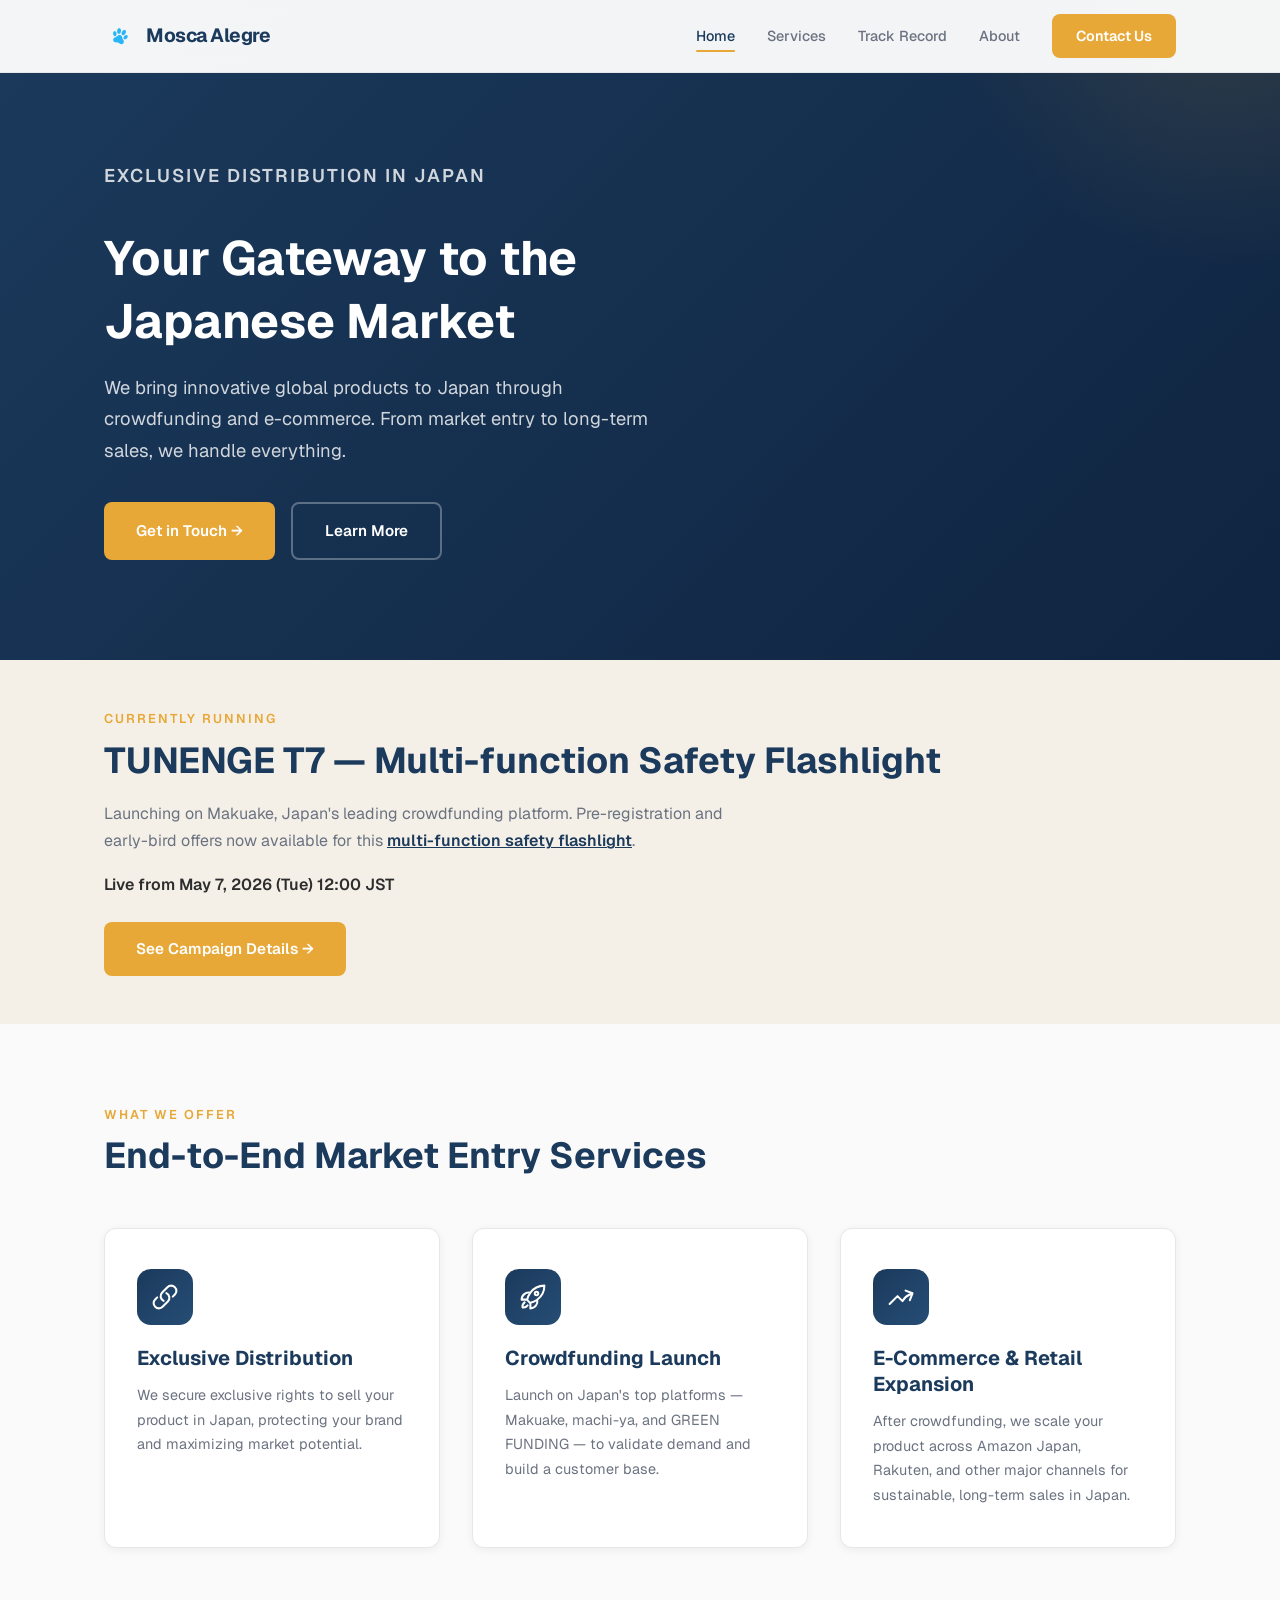
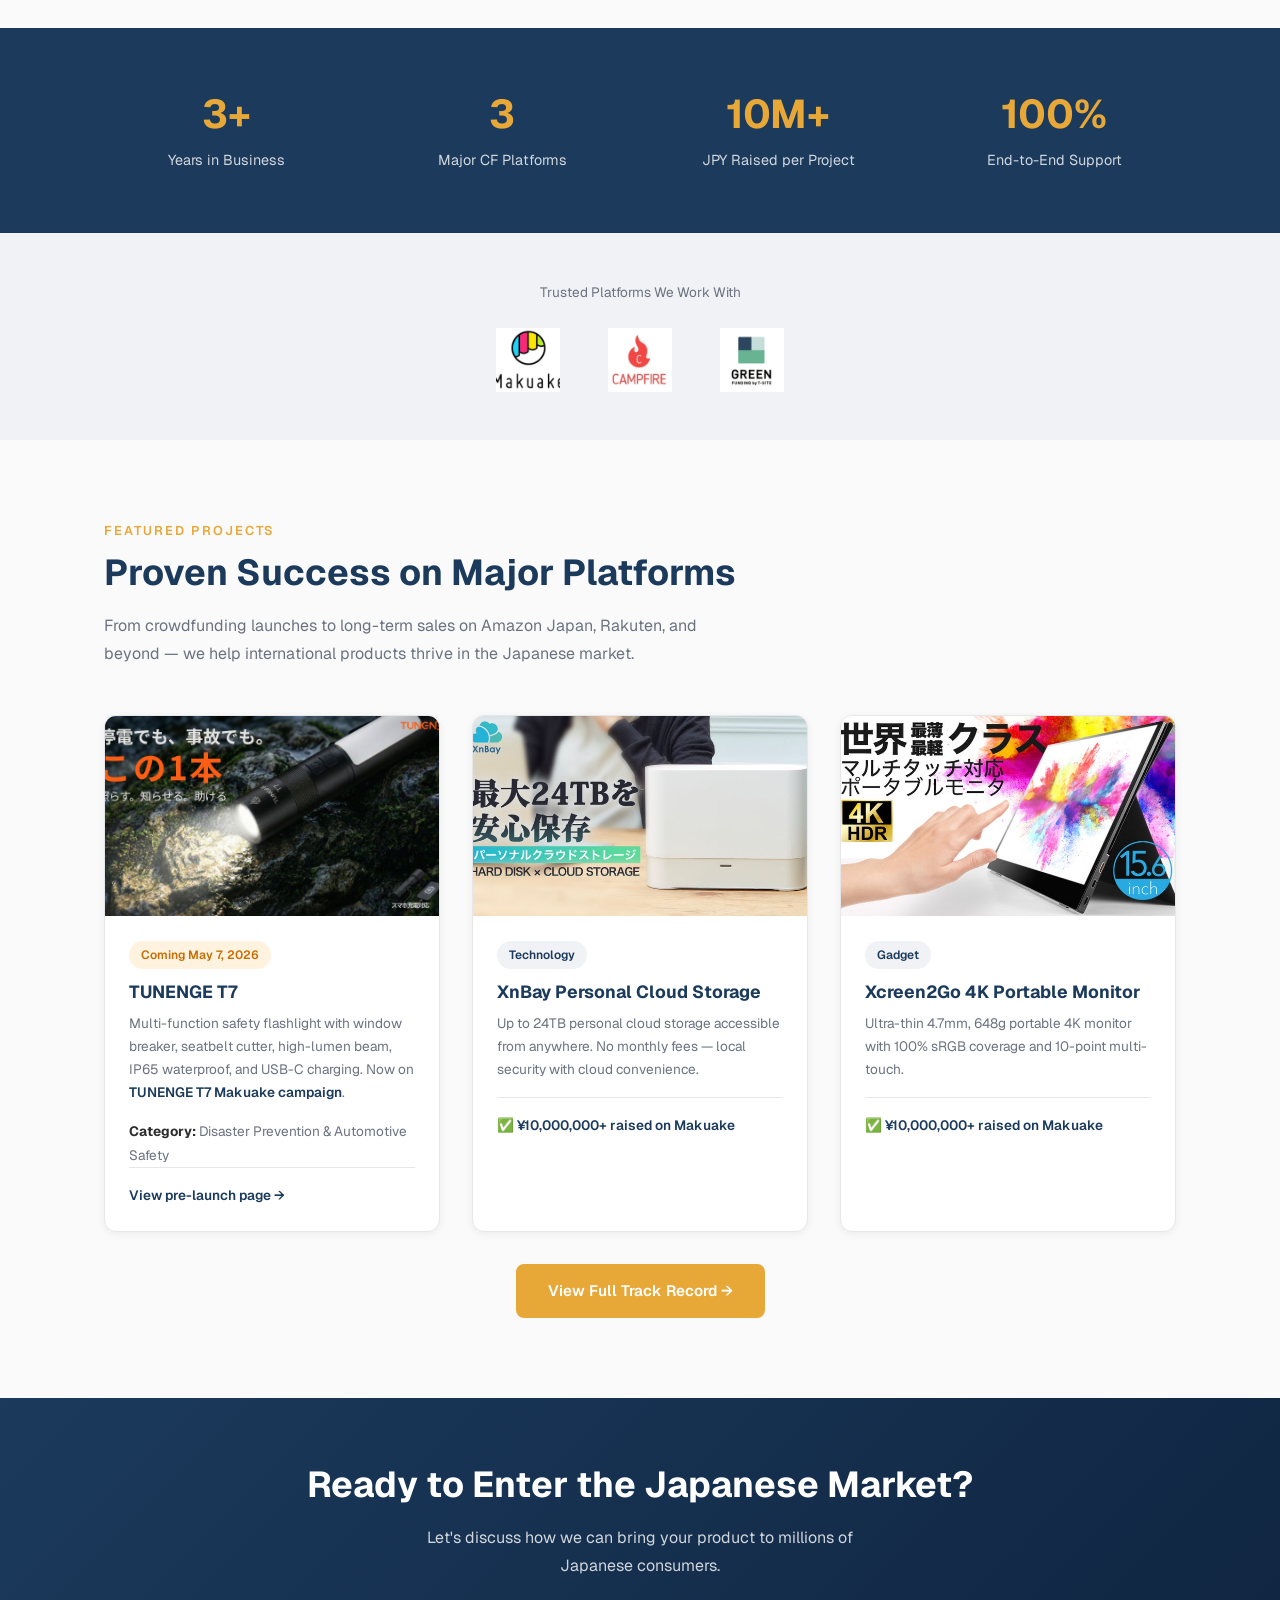
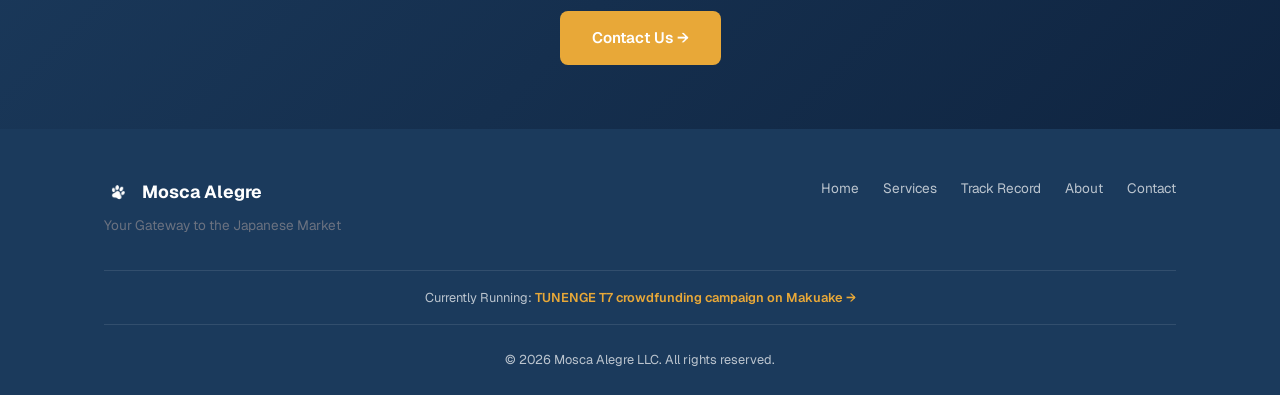
==== commit 4818b90e: "design: $10K水準への微改修 A+B+D — Inter→Geist / OGP+Twitter Card / value-icon絵文字→SVG リブランド禁止枠内（色・ロゴ・LLC名は維" ====
--- a/index.html
+++ b/index.html
@@ -8,9 +8,17 @@
   <meta property="og:title" content="Mosca Alegre — Your Gateway to the Japanese Market">
   <meta property="og:description" content="We bring innovative global products to Japan through crowdfunding and e-commerce.">
   <meta property="og:type" content="website">
+  <meta property="og:site_name" content="Mosca Alegre">
+  <meta property="og:url" content="https://mosca-alegre.com/">
+  <meta property="og:image" content="https://mosca-alegre.com/images/paw-icon.png">
+  <meta property="og:image:alt" content="Mosca Alegre">
+  <meta name="twitter:card" content="summary_large_image">
+  <meta name="twitter:title" content="Mosca Alegre — Your Gateway to the Japanese Market">
+  <meta name="twitter:description" content="We bring innovative global products to Japan through crowdfunding and e-commerce.">
+  <meta name="twitter:image" content="https://mosca-alegre.com/images/paw-icon.png">
   <link rel="preconnect" href="https://fonts.googleapis.com">
   <link rel="preconnect" href="https://fonts.gstatic.com" crossorigin>
-  <link href="https://fonts.googleapis.com/css2?family=Inter:wght@300;400;500;600;700&display=swap" rel="stylesheet">
+  <link href="https://fonts.googleapis.com/css2?family=Geist:wght@300;400;500;600;700&display=swap" rel="stylesheet">
   <link rel="icon" type="image/png" sizes="32x32" href="images/favicon-32.png">
   <link rel="icon" type="image/png" sizes="16x16" href="images/favicon-16.png">
   <link rel="apple-touch-icon" sizes="180x180" href="images/apple-touch-icon.png">
@@ -64,17 +72,17 @@
       <h2>End-to-End Market Entry Services</h2>
       <div class="values-grid">
         <div class="value-card">
-          <div class="value-icon">&#x1F91D;</div>
+          <div class="value-icon"><svg viewBox="0 0 24 24" aria-hidden="true"><path d="M13.19 8.688a4.5 4.5 0 0 1 1.242 7.244l-4.5 4.5a4.5 4.5 0 0 1-6.364-6.364l1.757-1.757m13.35-.622 1.757-1.757a4.5 4.5 0 0 0-6.364-6.364l-4.5 4.5a4.5 4.5 0 0 0 1.242 7.244"/></svg></div>
           <h3>Exclusive Distribution</h3>
           <p>We secure exclusive rights to sell your product in Japan, protecting your brand and maximizing market potential.</p>
         </div>
         <div class="value-card">
-          <div class="value-icon">&#x1F680;</div>
+          <div class="value-icon"><svg viewBox="0 0 24 24" aria-hidden="true"><path d="M15.59 14.37a6 6 0 0 1-5.84 7.38v-4.8m5.84-2.58a14.98 14.98 0 0 0 6.16-12.12A14.98 14.98 0 0 0 9.631 8.41m5.96 5.96a14.926 14.926 0 0 1-5.841 2.58m-.119-8.54a6 6 0 0 0-7.381 5.84h4.8m2.581-5.84a14.927 14.927 0 0 0-2.58 5.84m2.699 2.7c-.103.021-.207.041-.311.06a15.09 15.09 0 0 1-2.448-2.448 14.9 14.9 0 0 1 .06-.312m-2.24 2.39a4.493 4.493 0 0 0-1.757 4.306 4.493 4.493 0 0 0 4.306-1.758M16.5 9a1.5 1.5 0 1 1-3 0 1.5 1.5 0 0 1 3 0Z"/></svg></div>
           <h3>Crowdfunding Launch</h3>
           <p>Launch on Japan's top platforms — Makuake, machi-ya, and GREEN FUNDING — to validate demand and build a customer base.</p>
         </div>
         <div class="value-card">
-          <div class="value-icon">&#x1F4C8;</div>
+          <div class="value-icon"><svg viewBox="0 0 24 24" aria-hidden="true"><path d="M2.25 18 9 11.25l4.306 4.306a11.95 11.95 0 0 1 5.814-5.518l2.74-1.22m0 0-5.94-2.281m5.94 2.28-2.28 5.941"/></svg></div>
           <h3>E-Commerce &amp; Retail Expansion</h3>
           <p>After crowdfunding, we scale your product across Amazon Japan, Rakuten, and other major channels for sustainable, long-term sales in Japan.</p>
         </div>
--- a/css/style.css
+++ b/css/style.css
@@ -22,7 +22,7 @@
 *, *::before, *::after { box-sizing: border-box; margin: 0; padding: 0; }
 html { scroll-behavior: smooth; }
 body {
-  font-family: 'Inter', -apple-system, BlinkMacSystemFont, sans-serif;
+  font-family: 'Geist', -apple-system, BlinkMacSystemFont, sans-serif;
   color: var(--text);
   background: var(--bg);
   line-height: 1.7;
@@ -204,6 +204,15 @@
   justify-content: center;
   margin-bottom: 20px;
   font-size: 1.5rem;
+}
+.value-icon svg {
+  width: 28px;
+  height: 28px;
+  stroke: var(--white);
+  stroke-width: 1.75;
+  fill: none;
+  stroke-linecap: round;
+  stroke-linejoin: round;
 }
 .value-card h3 { margin-bottom: 12px; }
 .value-card p { font-size: 0.9rem; }
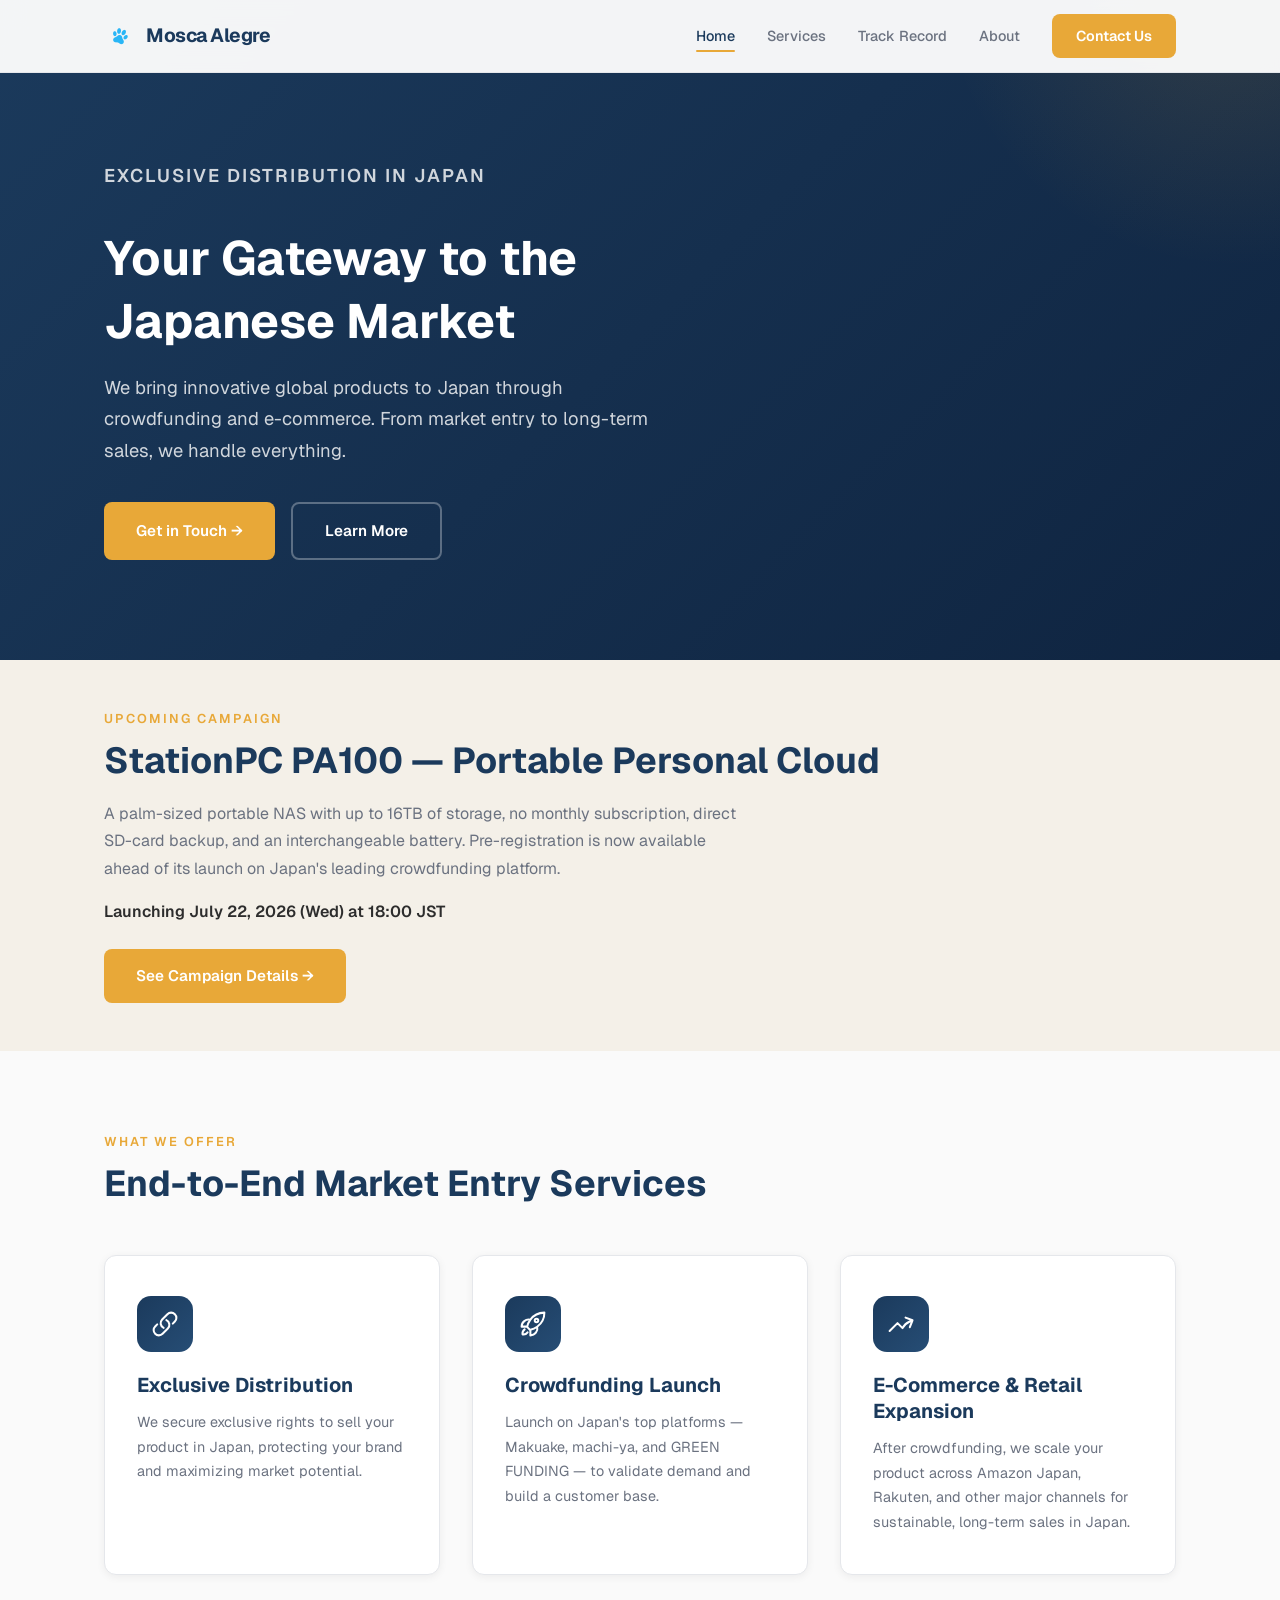
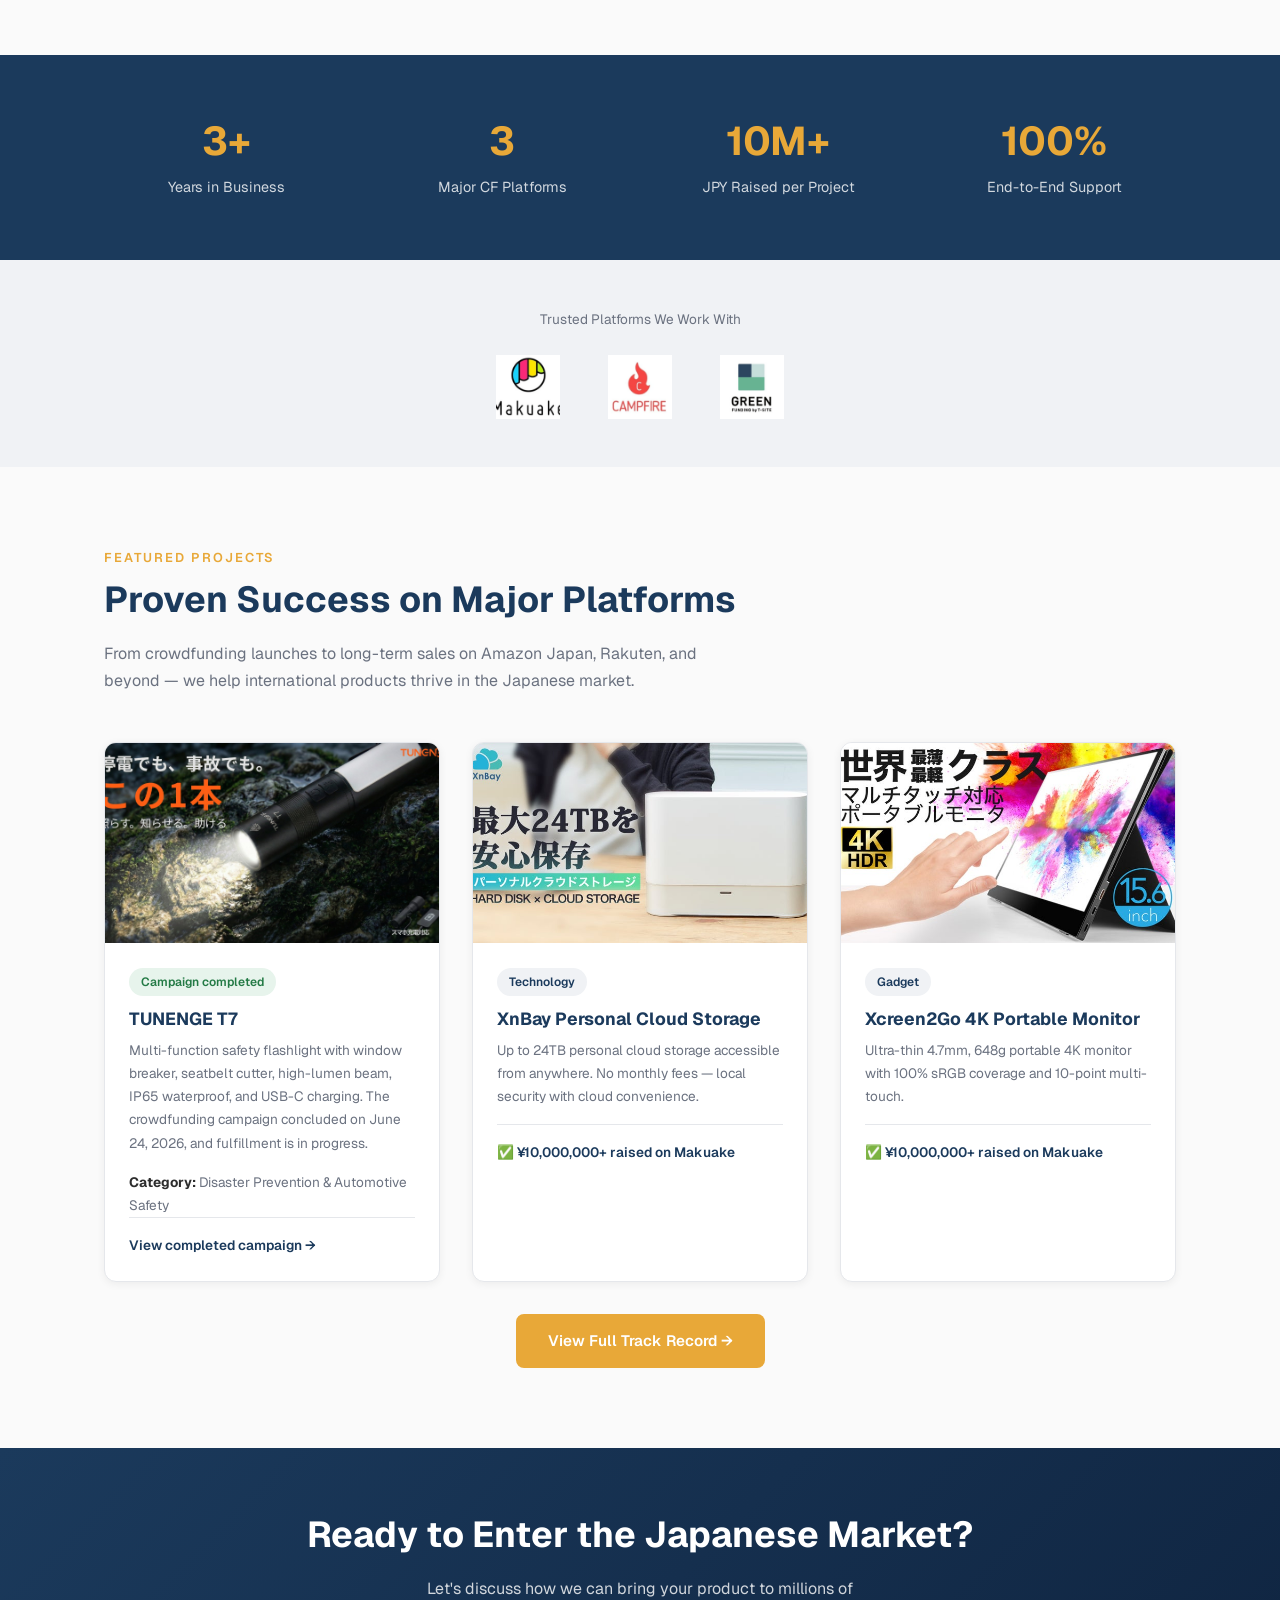
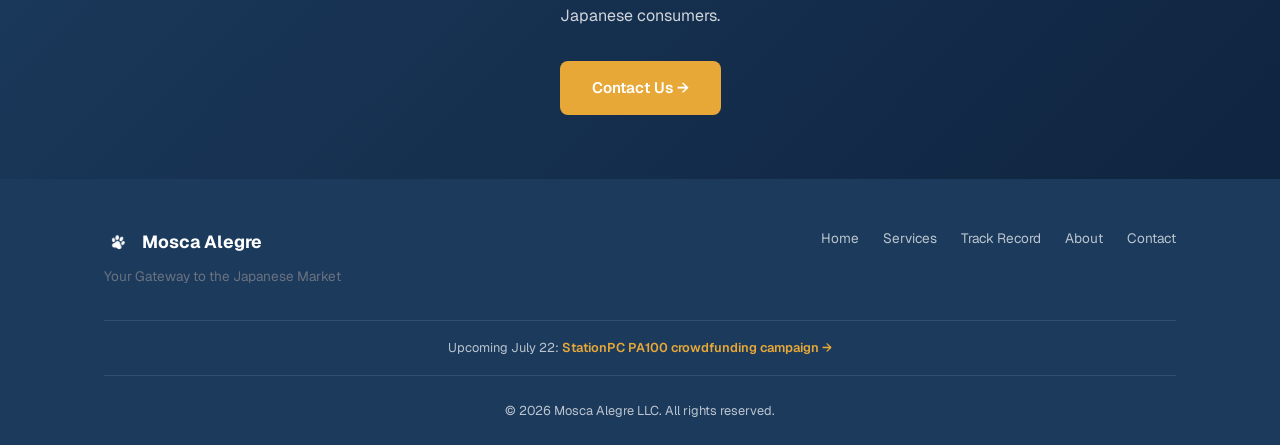
==== commit be419024: "content: refresh current product information" ====
--- a/index.html
+++ b/index.html
@@ -55,14 +55,14 @@
     </div>
   </section>
 
-  <!-- Currently Running — TUNENGE T7 Makuake Campaign -->
+  <!-- Upcoming Campaign — StationPC PA100 -->
   <section style="background:#F4F0E8;padding:48px 0;">
     <div class="container">
-      <p class="section-label" style="color:#E8A838;">Currently Running</p>
-      <h2>TUNENGE T7 — Multi-function Safety Flashlight</h2>
-      <p style="margin:16px 0;max-width:640px;">Launching on Makuake, Japan's leading crowdfunding platform. Pre-registration and early-bird offers now available for this <a href="tunenge-t7/" style="color:var(--primary);font-weight:600;text-decoration:underline;">multi-function safety flashlight</a>.</p>
-      <p style="font-weight:600;color:var(--text);">Live from May 7, 2026 (Tue) 12:00 JST</p>
-      <a href="tunenge-t7/" class="btn btn-primary" style="margin-top:24px;">See Campaign Details &rarr;</a>
+      <p class="section-label" style="color:#E8A838;">Upcoming Campaign</p>
+      <h2>StationPC PA100 — Portable Personal Cloud</h2>
+      <p style="margin:16px 0;max-width:640px;">A palm-sized portable NAS with up to 16TB of storage, no monthly subscription, direct SD-card backup, and an interchangeable battery. Pre-registration is now available ahead of its launch on Japan's leading crowdfunding platform.</p>
+      <p style="font-weight:600;color:var(--text);">Launching July 22, 2026 (Wed) at 18:00 JST</p>
+      <a href="pocketcloud/" class="btn btn-primary" style="margin-top:24px;">See Campaign Details &rarr;</a>
     </div>
   </section>
 
@@ -135,12 +135,12 @@
             <img src="tunenge-t7/images/main_66775.png" alt="TUNENGE T7 Multi-function Safety Flashlight">
           </div>
           <div class="project-body">
-            <span class="project-tag" style="background:#FFF3E0;color:#C76C00;">Coming May 7, 2026</span>
+            <span class="project-tag" style="background:#E7F4EC;color:#237A45;">Campaign completed</span>
             <h3>TUNENGE T7</h3>
-            <p>Multi-function safety flashlight with window breaker, seatbelt cutter, high-lumen beam, IP65 waterproof, and USB-C charging. Now on <a href="tunenge-t7/" style="color:var(--primary);font-weight:600;">TUNENGE T7 Makuake campaign</a>.</p>
+            <p>Multi-function safety flashlight with window breaker, seatbelt cutter, high-lumen beam, IP65 waterproof, and USB-C charging. The crowdfunding campaign concluded on June 24, 2026, and fulfillment is in progress.</p>
             <p style="margin-bottom:0;"><strong style="color:var(--text);">Category:</strong> Disaster Prevention &amp; Automotive Safety</p>
             <div class="project-stat">
-              <a href="tunenge-t7/" style="color:var(--primary);font-weight:600;">View pre-launch page &rarr;</a>
+              <a href="https://www.makuake.com/project/tunenge_t7/" target="_blank" rel="noopener noreferrer" style="color:var(--primary);font-weight:600;">View completed campaign &rarr;</a>
             </div>
           </div>
         </div>
@@ -197,7 +197,7 @@
         </div>
       </div>
       <div style="padding:16px 0;border-top:1px solid rgba(255,255,255,0.1);margin-bottom:0;font-size:0.8rem;text-align:center;">
-        Currently Running: <a href="tunenge-t7/" style="color:var(--accent);font-weight:600;">TUNENGE T7 crowdfunding campaign on Makuake &rarr;</a>
+        Upcoming July 22: <a href="pocketcloud/" style="color:var(--accent);font-weight:600;">StationPC PA100 crowdfunding campaign &rarr;</a>
       </div>
       <div class="footer-bottom">
         &copy; 2026 Mosca Alegre LLC. All rights reserved.
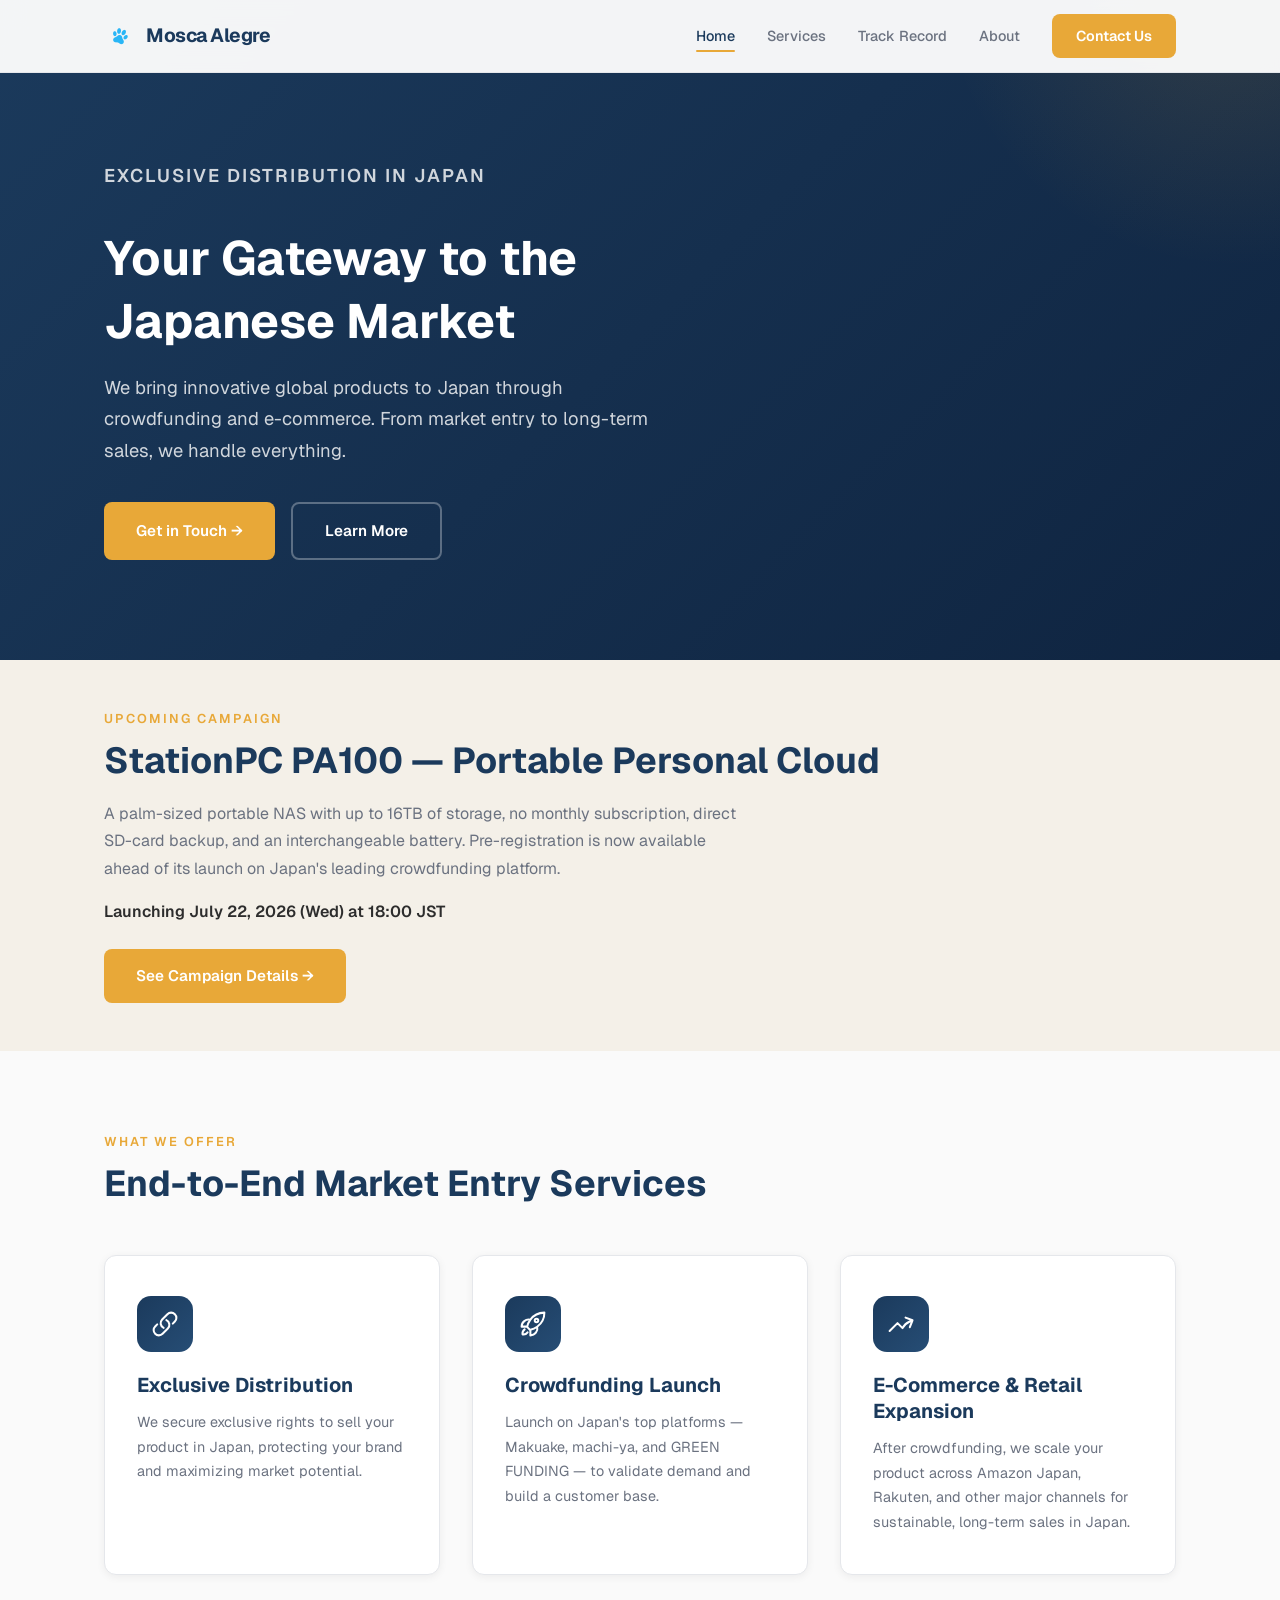
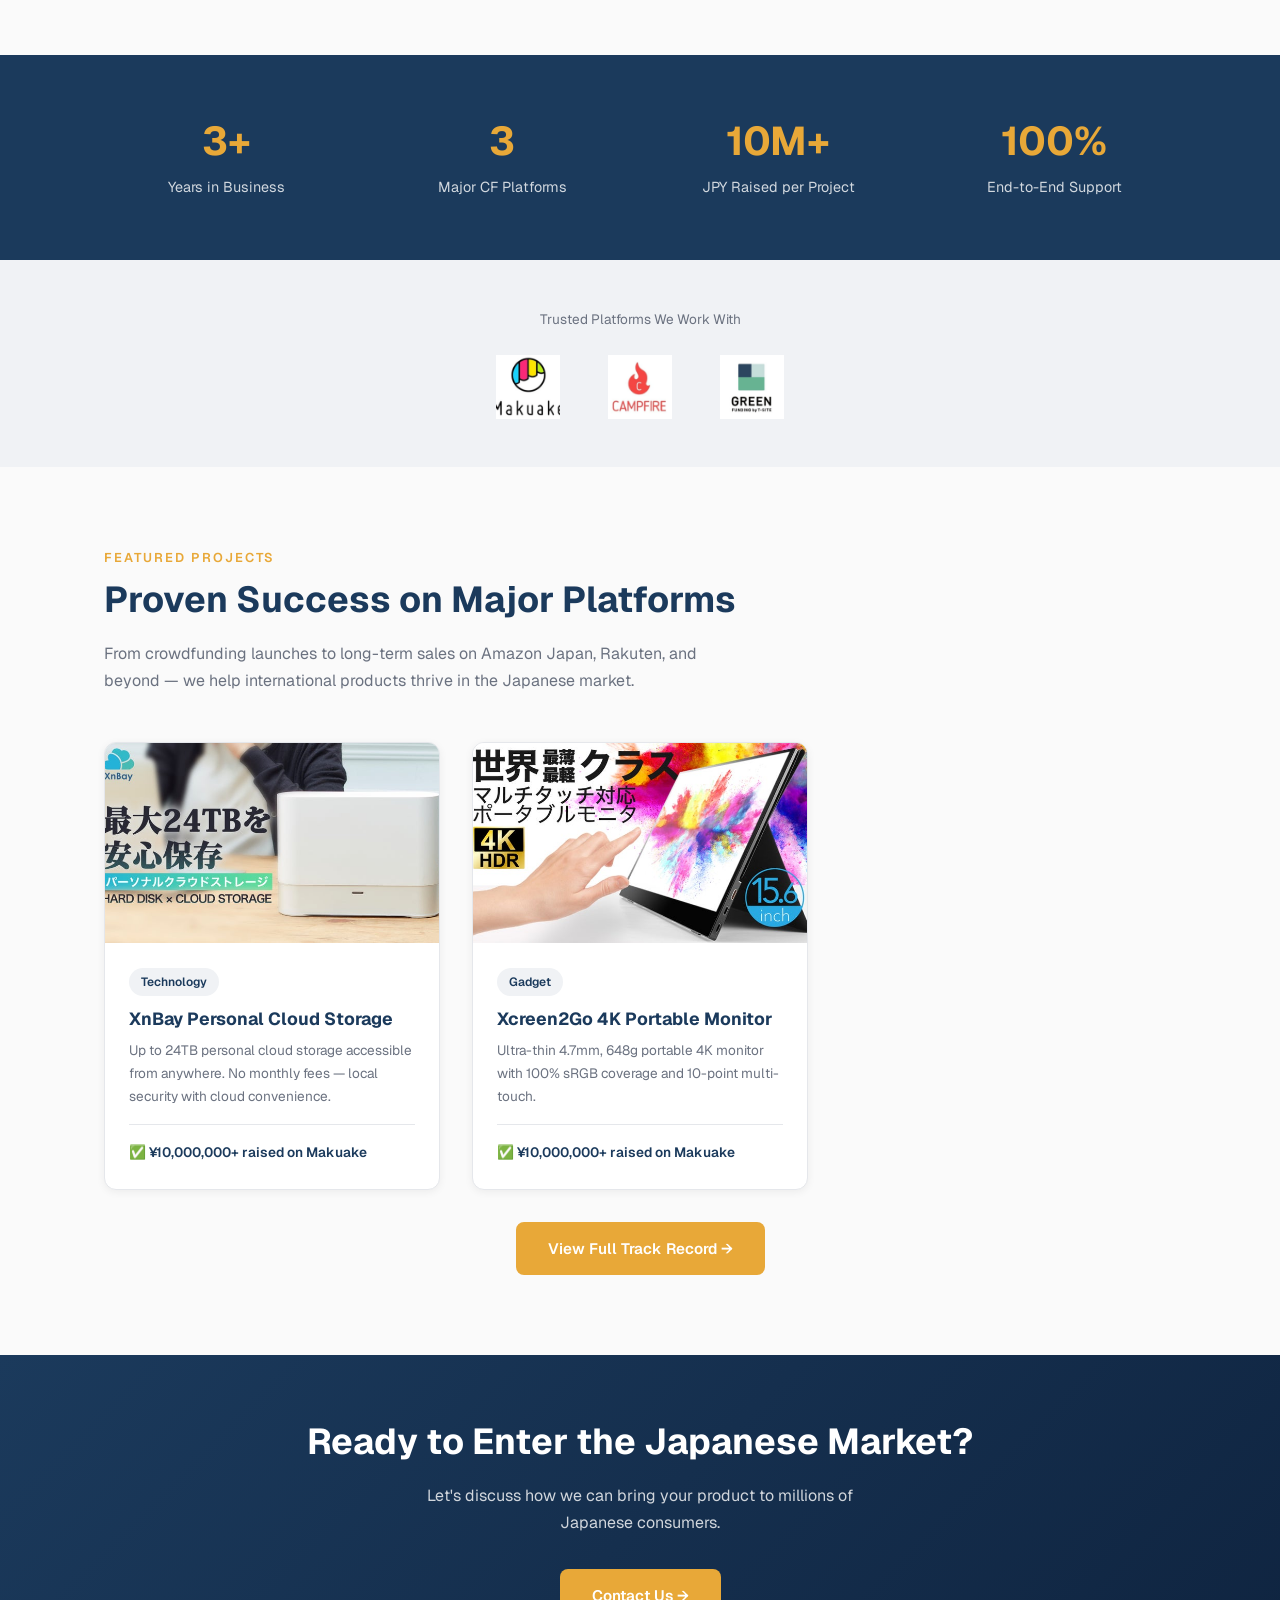
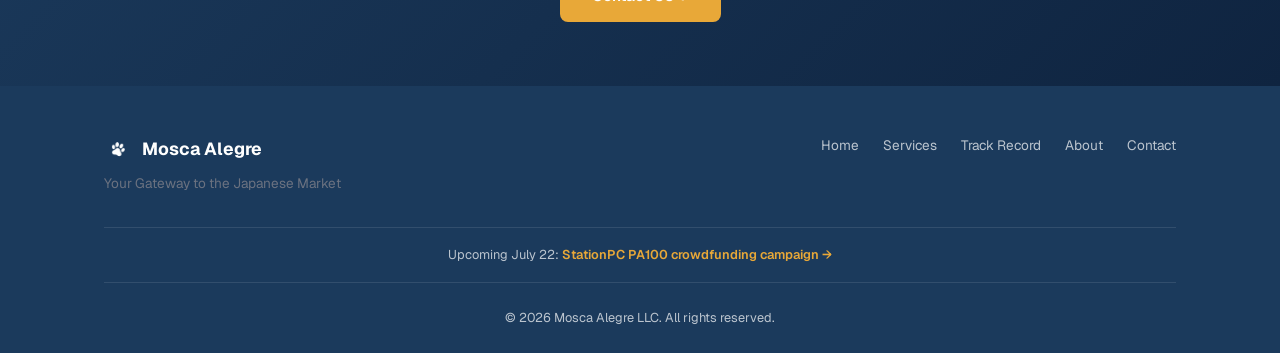
==== commit 9d7b9a19: "content: remove retired campaign from project examples" ====
--- a/index.html
+++ b/index.html
@@ -132,20 +132,6 @@
       <div class="projects-grid">
         <div class="project-card">
           <div class="project-image">
-            <img src="tunenge-t7/images/main_66775.png" alt="TUNENGE T7 Multi-function Safety Flashlight">
-          </div>
-          <div class="project-body">
-            <span class="project-tag" style="background:#E7F4EC;color:#237A45;">Campaign completed</span>
-            <h3>TUNENGE T7</h3>
-            <p>Multi-function safety flashlight with window breaker, seatbelt cutter, high-lumen beam, IP65 waterproof, and USB-C charging. The crowdfunding campaign concluded on June 24, 2026, and fulfillment is in progress.</p>
-            <p style="margin-bottom:0;"><strong style="color:var(--text);">Category:</strong> Disaster Prevention &amp; Automotive Safety</p>
-            <div class="project-stat">
-              <a href="https://www.makuake.com/project/tunenge_t7/" target="_blank" rel="noopener noreferrer" style="color:var(--primary);font-weight:600;">View completed campaign &rarr;</a>
-            </div>
-          </div>
-        </div>
-        <div class="project-card">
-          <div class="project-image">
             <img src="images/project-xnbay.jpg" alt="XnBay Personal Cloud Storage">
           </div>
           <div class="project-body">
